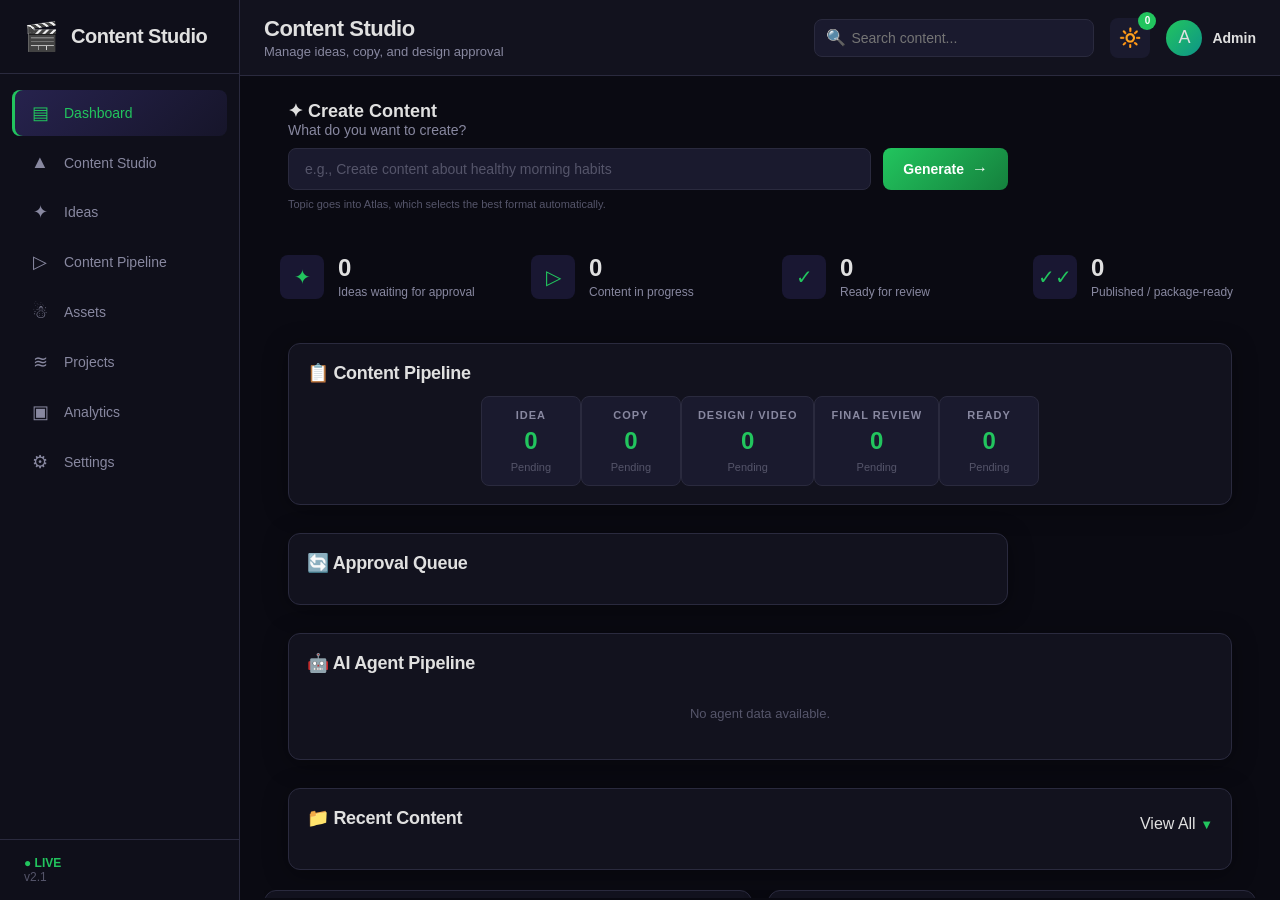
==== templates/index.html @ 02057598 "baseline: snapshot of Content Studio before audit fixes" ====
<!DOCTYPE html>
<html lang="en">
<head>
    <meta charset="UTF-8">
    <meta name="viewport" content="width=device-width, initial-scale=1.0">
    <title>Content Studio — Dashboard</title>
    <link rel="stylesheet" href="/static/style.css">
</head>
<body>
    <div class="app">
        <!-- LEFT SIDEBAR -->
        <aside class="sidebar">
            <div class="sidebar-brand">
                <div class="logo-icon">&#x1F3AC;</div>
                <span class="logo-text">Content Studio</span>
            </div>
            <nav class="sidebar-nav">
                <ul>
                    <li><a href="#" class="active" data-section="dashboard"><span class="nav-icon">&#x25A4;</span> Dashboard</a></li>
                    <li><a href="#" data-section="content-studio"><span class="nav-icon">&#x25B2;</span> Content Studio</a></li>
                    <li><a href="#" data-section="ideas"><span class="nav-icon">&#x2726;</span> Ideas</a></li>
                    <li><a href="#" data-section="pipeline"><span class="nav-icon">&#x25B7;</span> Content Pipeline</a></li>
                    <li><a href="#" data-section="assets"><span class="nav-icon">&#x2603;</span> Assets</a></li>
                    <li><a href="#" data-section="projects"><span class="nav-icon">&#x224B;</span> Projects</a></li>
                    <li><a href="#" data-section="analytics"><span class="nav-icon">&#x25A3;</span> Analytics</a></li>
                    <li><a href="#" data-section="settings"><span class="nav-icon">&#x2699;</span> Settings</a></li>
                </ul>
            </nav>
            <div class="sidebar-footer">
                <span class="pipeline-status">&#x25CF; LIVE</span>
                <span>v2.1</span>
            </div>
        </aside>

        <!-- MAIN CONTENT -->
        <main class="main">
            <!-- TOP HEADER -->
            <header class="main-header">
                <div class="header-left">
                    <h1 class="page-title">Content Studio</h1>
                    <p class="page-subtitle">Manage ideas, copy, and design approval</p>
                </div>
                <div class="header-right">
                    <div class="search-box">
                        <span class="search-icon">&#x1F50D;</span>
                        <input type="text" id="global-search" placeholder="Search content...">
                    </div>
                    <button class="icon-btn" id="notifications-btn">
                        &#x1F506;
                        <span class="badge" id="notif-badge">0</span>
                    </button>
                    <div class="user-area" id="user-menu">
                        <div class="user-avatar">A</div>
                        <span class="user-name">Admin</span>
                        <div class="user-menu-dropdown" style="display:none;">
                            <a href="#">Profile</a>
                            <a href="#">Settings</a>
                            <a href="#">Logout</a>
                        </div>
                    </div>
                </div>
            </header>

            <!-- MAIN GRID -->
            <div class="grid" style="flex:1; overflow-y:auto; padding:16px 24px;">

                <!-- CREATE CONTENT (TOP) -->
                <section class="create-card">
                    <h2 style="font-size:18px;">&#x2726; Create Content</h2>
                    <p class="subtitle">What do you want to create?</p>
                    <div class="create-input">
                        <input type="text" id="create-topic" placeholder="e.g., Create content about healthy morning habits">
                        <button class="btn-primary" id="create-btn">
                            Generate <span class="btn-icon">&#x2192;</span>
                        </button>
                    </div>
                    <p class="hint">Topic goes into Atlas, which selects the best format automatically.</p>
                </section>

                <!-- OVERVIEW STATS (TOP) -->
                <section class="grid grid-4" style="margin:8px 0;">
                    <div class="stat-card">
                        <div class="stat-icon">&#x2726;</div>
                        <div class="stat-info">
                            <span class="stat-value" id="stat-ideas">0</span>
                            <span class="stat-label">Ideas waiting for approval</span>
                        </div>
                    </div>
                    <div class="stat-card">
                        <div class="stat-icon">&#x25B7;</div>
                        <div class="stat-info">
                            <span class="stat-value" id="stat-in-progress">0</span>
                            <span class="stat-label">Content in progress</span>
                        </div>
                    </div>
                    <div class="stat-card">
                        <div class="stat-icon">&#x2713;</div>
                        <div class="stat-info">
                            <span class="stat-value" id="stat-ready">0</span>
                            <span class="stat-label">Ready for review</span>
                        </div>
                    </div>
                    <div class="stat-card">
                        <div class="stat-icon">&#x2713;&#x2713;</div>
                        <div class="stat-info">
                            <span class="stat-value" id="stat-published">0</span>
                            <span class="stat-label">Published / package-ready</span>
                        </div>
                    </div>
                </section>

                <!-- CONTENT PIPELINE (MIDDLE) -->
                <section class="card pipeline-card">
                    <h2>&#x1F4CB; Content Pipeline</h2>
                    <div class="pipeline" id="pipeline">
                        <div class="stage">
                            <span class="stage-name">Idea</span>
                            <div class="stage-count" id="pipe-idea">0</div>
                            <span class="stage-status" id="pipe-idea-status">Pending</span>
                        </div>
                        <div class="stage-arrow">&rarr;</div>
                        <div class="stage">
                            <span class="stage-name">Copy</span>
                            <div class="stage-count" id="pipe-copy">0</div>
                            <span class="stage-status" id="pipe-copy-status">Pending</span>
                        </div>
                        <div class="stage-arrow">&rarr;</div>
                        <div class="stage">
                            <span class="stage-name">Design / Video</span>
                            <div class="stage-count" id="pipe-design">0</div>
                            <span class="stage-status" id="pipe-design-status">Pending</span>
                        </div>
                        <div class="stage-arrow">&rarr;</div>
                        <div class="stage">
                            <span class="stage-name">Final Review</span>
                            <div class="stage-count" id="pipe-review">0</div>
                            <span class="stage-status" id="pipe-review-status">Pending</span>
                        </div>
                        <div class="stage-arrow">&rarr;</div>
                        <div class="stage">
                            <span class="stage-name">Ready</span>
                            <div class="stage-count" id="pipe-ready">0</div>
                            <span class="stage-status" id="pipe-ready-status">Pending</span>
                        </div>
                    </div>
                </section>

                <!-- APPROVAL QUEUE (MIDDLE) -->
                <section class="card approval-card">
                    <h2>&#x1F504; Approval Queue</h2>
                    <div class="approval-list" id="approval-list">
                        <!-- Dynamic items rendered by JS -->
                        <div class="empty" id="approval-empty" style="display:none;">No pending approvals.</div>
                    </div>
                </section>

                <!-- AI AGENT PIPELINE -->
                <section class="card">
                    <h2>🤖 AI Agent Pipeline</h2>
                    <div class="pipeline" id="agent-pipeline">
                        <div class="empty">No agent data available.</div>
                    </div>
                </section>

                <!-- RECENT CONTENT (NEXT) -->
                <section class="card">
                    <div style="display:flex;justify-content:space-between;align-items:center;margin-bottom:10px;">
                        <h2 style="font-size:18px;">&#x1F4C1; Recent Content</h2>
                        <span class="panel-toggle" id="recent-toggle">View All <span>&#x25BC;</span></span>
                    </div>
                    <div class="recent-grid" id="recent-content">
                        <!-- Recent content cards injected here by JS -->
                    </div>
                    <div class="panel-target" id="more-recent">
                        <!-- Additional content cards injected here by JS -->
                    </div>
                </section>

                <!-- ACTIVITY + VISUAL PREVIEW (SIDE / LOWER SECTION) -->
                <div style="display:grid;grid-template-columns:1fr 1fr;gap:16px;flex:1;overflow-y:auto;padding:0 0 8px 0;">
                    <!-- ACTIVITY -->
                    <section class="card activity-card" style="margin:0;">
                        <h2 style="font-size:16px;padding-bottom:10px;border-bottom:1px solid var(--border);display:inline-block;">&#x1F4C8; Activity</h2>
                        <div class="activity-list" id="activity-list">
                            <!-- Activity entries injected here by JS -->
                        </div>
                    </section>

                    <!-- VISUAL PREVIEW -->
                    <section class="card preview-card" style="margin:0;">
                        <h2 style="font-size:16px;padding-bottom:10px;border-bottom:1px solid var(--border);display:inline-block;">&#x1F3AE; Visual Preview</h2>
                        <div class="preview-grid" id="preview-grid">
                            <!-- Preview items injected here by JS -->
                        </div>
                    </section>
                </div>

            </div><!-- /grid -->
        </main>
    </div>

    <script>
        // ---- STATE MANAGEMENT ----
        let recentCache = [];
        let maxVisible = 4;
        let moreVisible = 4;

        // Escape HTML to prevent XSS and template injection
        function escapeHtml(text) {
            const div = document.createElement('div');
            div.textContent = text == null ? '' : String(text);
            return div.innerHTML;
        }

        // ---- RENDER RECENT CONTENT ----
        function renderRecentContent(items, containerId) {
            const container = document.getElementById(containerId);
            if (!items || items.length === 0) {
                container.innerHTML = '<div class="empty">No content yet. Generate something or check the pipeline.</div>';
                return;
            }

            const visible = items.slice(0, maxVisible);
            const remaining = items.length - maxVisible;

            let html = '';
            for (const item of visible) {
                html += renderContentCard(item);
            }
            container.innerHTML = html;

            if (remaining > 0) {
                document.getElementById('recent-toggle').style.display = 'block';
            } else {
                document.getElementById('recent-toggle').style.display = 'none';
            }
        }

        function renderContentCard(item) {
            const topic = item.topic || item.title || 'Untitled';
            const format = item.format || (item.structured_idea ? item.structured_idea.format : 'UNKNOWN');
            const stage = item.stage || 'AWAITING_APPROVAL';
            const status = item.status || 'pending_approval';
            const thumb = item.thumbnail || (item.slide_paths ? item.slide_paths[0] : null);
            const designUrl = item.design || (item.structured_idea ? item.structured_idea.design : null);
            const designFile = item.design_file || (item.structured_idea ? item.structured_idea.design_file : null);

            let thumbHtml = '';
            if (thumb) {
                const safeUrl = thumb.includes('://') ? thumb : '/api/asset/' + thumb;
                thumbHtml = '<div class="content-thumb"><img src="' + safeUrl + '" alt="Preview"></div>';
            }

            let formatClass = 'format-carousel';
            const formatMap = {
                'CAROUSEL': 'format-carousel',
                'SINGLE_IMAGE': 'format-single-image',
                'REEL': 'format-reel',
                'INFOGRAPHIC': 'format-infographic',
                'TEXT_POST': 'format-text-post',
                'MEME': 'format-meme',
                'STORY_POLL': 'format-story-poll'
            };
            const fmt = format.toUpperCase().replace(/_/g, ' ');
            if (formatMap[fmt]) formatClass = formatMap[fmt];

            let statusClass = 'status-pending_approval';
            const statusMap = {
                'published_local': 'status-published_local',
                'pending_approval': 'status-pending_approval',
                'rejected': 'status-rejected'
            };
            if (statusMap[status]) statusClass = statusMap[status];

            const actions = '<div class="content-actions"><button class="btn-sm" onclick="viewItem(' + item.id + ')">View / Review</button></div>';

            const stageLabel = stage === 'AWAITING_APPROVAL' ? 'Awaiting Approval' :
                               stage === 'IN_PROGRESS' ? 'In Progress' :
                               stage === 'READY_FOR_REVIEW' ? 'Ready for Review' :
                               stage === 'PUBLISHED' ? 'Published' : stage;

            return '<div class="content-card">' +
                '<div class="content-header">' +
                    '<span class="format-badge ' + formatClass + '">' + fmt + '</span>' +
                    '<span class="status-badge ' + statusClass + '">' + stageLabel + '</span>' +
                '</div>' +
                thumbHtml +
                '<div class="content-body">' +
                    '<div class="content-topic">' + escapeHtml(topic) + '</div>' +
                    '<div class="content-stage">Stage: ' + stageLabel + '</div>' +
                '</div>' +
                actions +
            '</div>';
        }

        // ---- RENDER ACTIVITY ----
        function renderActivity(items) {
            const container = document.getElementById('activity-list');
            if (!items || items.length === 0) {
                container.innerHTML = '<div class="empty">No recent activity.</div>';
                return;
            }

            const visible = items.slice(0, 8);
            let html = '';
            for (const act of visible) {
                const time = act.timestamp ? new Date(act.timestamp).toLocaleString() : 'Just now';
                html += '<div class="activity-item"><span class="activity-time">' + time + '</span><span class="activity-text">' + escapeHtml(act.text) + '</span></div>';
            }
            container.innerHTML = html;
        }

        // ---- RENDER APPROVAL QUEUE ----
        // Build the review queue from real pending items.
        function renderApproval(pendingItems) {
            const container = document.getElementById('approval-list');
            const empty = document.getElementById('approval-empty');
            if (!pendingItems || pendingItems.length === 0) {
                container.innerHTML = '<div class="empty">No pending approvals.</div>';
                empty.style.display = 'block';
                return;
            }
            empty.style.display = 'none';

            const itemsHtml = [];
            for (const item of pendingItems) {
                const id = item.id;
                const stage = item.stage || 'idea';
                const topic = item.topic || 'Untitled';
                const format = item.format || 'CAROUSEL';
                const status = item.status || 'pending_approval';
                const selected = item.selected_idea || (item.ideas && item.ideas.length ? item.ideas[0]?.title : null);
                const ideas = item.ideas || [];
                const copy = item.copy || (item.structured_idea ? item.structured_idea.copy : null);
                const design = item.design || (item.structured_idea ? item.structured_idea.design : null);

                const stageLabel = stage === 'idea' ? 'Idea' :
                                   stage === 'idea_review' ? 'Idea Review' :
                                   stage === 'copy' ? 'Copy' :
                                   stage === 'design' ? 'Design' :
                                   stage === 'publish' ? 'Final Review' :
                                   stage === 'done' ? 'Ready' : stage;

                // Approval badge for the current stage
                let badge = '';
                if (stage === 'idea' || stage === 'idea_review') {
                    badge = '<span class="approval-badge approval-badge-idea">1 idea</span>';
                } else if (stage === 'copy') {
                    badge = '<span class="approval-badge approval-badge-copy">1 copy</span>';
                } else if (stage === 'design') {
                    badge = '<span class="approval-badge approval-badge-design">1 design</span>';
                } else {
                    badge = '<span class="approval-badge">Ready</span>';
                }

                // Human action buttons
                const actions = '<div class="approval-actions">' +
                    '<button class="btn-sm approve-btn" data-action="approve_' + stage + '" data-item-id="' + id + '">Approve</button>' +
                    '<button class="btn-sm reject-btn" data-action="reject" data-item-id="' + id + '">Reject</button>' +
                '</div>';

                // Preview / context for the current stage
                let preview = '';
                if (stage === 'idea' || stage === 'idea_review') {
                    const ideaList = ideas.map((ie, idx) =>
                        '<div class="preview-stage-row">' +
                        '<span class="idea-radio"><input type="radio" name="select-idea-' + id + '" value="' + escapeHtml(ie.title) + '"></span>' +
                        '<span class="idea-title">' + escapeHtml(ie.title) + '</span>' +
                        '<span class="idea-format">' + (formatMap[escapeHtml(ie.format) || 'CAROUSEL'].replace(/_/g, ' ') || 'CAROUSEL') + '</span>' +
                        '</div>'
                    ).join('');
                    preview = '<div class="preview-stage">' +
                        (ideas.length ? ideaList : '<div class="empty">No ideas generated.</div>') +
                        '</div>';
                } else if (stage === 'copy') {
                    if (copy && typeof copy === 'object') {
                        const slides = copy.slides || [];
                        preview = '<div class="preview-stage">' +
                            '<div class="preview-stage-row"><span class="idea-format">' + format + '</span></div>' +
                            (slides.length ? slides.map((s, i) => '<div class="preview-stage-row">' + escapeHtml(String(s).slice(0, 60)) + '</div>').join('') : '<div class="empty">No copy.</div>') +
                            '</div>';
                    } else if (typeof copy === 'string') {
                        preview = '<div class="preview-stage"><div class="preview-stage-row">' + escapeHtml(copy.slice(0, 80)) + '</div></div>';
                    } else {
                        preview = '<div class="preview-stage"><div class="empty">No copy.</div></div>';
                    }
                } else if (stage === 'design') {
                    let slides = [];
                    let count = 0;
                    if (design && typeof design === 'object') {
                        if (design.slides) { slides.push(...design.slides); count = design.slides.length; }
                        else { slides.push(design); count = 1; }
                    } else if (typeof design === 'string') {
                        slides.push(design); count = 1;
                    }
                    preview = '<div class="preview-stage">' +
                        '<div class="preview-stage-row"><span class="idea-format">Design ' + count + '</span></div>' +
                        (slides.length ? slides.map((s, i) => '<div class="preview-stage-row">' + escapeHtml(String(s).slice(0, 60)) + '</div>').join('') : '<div class="empty">No design.</div>') +
                        '</div>';
                } else if (stage === 'publish') {
                    preview = '<div class="preview-stage"><div class="empty">Ready for final publish approval.</div></div>';
                } else if (stage === 'done') {
                    preview = '<div class="preview-stage"><div class="empty">Published.</div></div>';
                }

                itemsHtml.push('<div class="approval-item">' +
                    '<div class="approval-head">' +
                    badge +
                    '<span class="approval-topic">' + escapeHtml(topic) + '</span>' +
                    '</div>' +
                    '<div class="approval-stage-row">' +
                    '<span class="approval-stage">' + stageLabel + '</span>' +
                    '</div>' +
                    '<div class="approval-preview">' + preview + '</div>' +
                    actions +
                    '</div>');
            }
            container.innerHTML = itemsHtml.join('');
        }

        // ---- RENDER VISUAL PREVIEW ----
        function renderPreview(items) {
            const container = document.getElementById('preview-grid');
            if (!items || items.length === 0) {
                container.innerHTML = '<div class="empty">No preview available yet.</div>';
                return;
            }

            const visible = items.slice(0, 3);
            let html = '';
            for (const p of visible) {
                const topic = p.topic || 'Untitled';
                const img = p.img || (p.structured_idea ? p.structured_idea.img : null);
                const carousel = p.carousel || (p.structured_idea ? p.structured_idea.carousel : null);

                let imgHtml = '';
                if (img && img.includes('://')) {
                    imgHtml = '<img src="' + img + '" alt="Preview">';
                } else if (img) {
                    imgHtml = '<img src="/api/asset/' + encodeURIComponent(img) + '" alt="Preview">';
                } else if (carousel && carousel.length > 0) {
                    let slides = '';
                    for (const s of carousel.slice(0, 4)) {
                        if (s.includes('://')) {
                            slides += '<img class="preview-slide" src="' + s + '">';
                        } else {
                            slides += '<img class="preview-slide" src="/api/asset/' + encodeURIComponent(s) + '">';
                        }
                    }
                    imgHtml = '<div class="preview-carousel">' + slides + '</div>';
                } else {
                    imgHtml = '<div class="empty">No preview available</div>';
                }

                html += '<div class="preview-item">' +
                    '<div class="preview-header">' +
                        '<span class="preview-topic">' + escapeHtml(topic) + '</span>' +
                        '<span class="format-badge format-carousel">Preview</span>' +
                    '</div>' +
                    '<div class="preview-content">' + imgHtml + '</div>' +
                '</div>';
            }
            container.innerHTML = html;
        }

        // ---- UPDATE COUNTS ----
        function updateCounts(state) {
            const items = state.items || [];

            // Overview counts
            const ideasWaiting = items.filter(x => x.status === 'pending_approval' && (x.stage === 'idea' || x.stage === 'idea_review')).length;
            const inProgress = items.filter(x => x.status !== 'published_local' && x.status !== 'rejected' && x.stage !== 'done').length;
            const readyForReview = items.filter(x => x.stage === 'publish' && x.status !== 'rejected').length;
            const published = items.filter(x => x.status === 'published_local' || x.stage === 'done').length;

            document.getElementById('stat-ideas').textContent = ideasWaiting;
            document.getElementById('stat-in-progress').textContent = inProgress;
            document.getElementById('stat-ready').textContent = readyForReview;
            document.getElementById('stat-published').textContent = published;

            // Pipeline counts (by stage)
            const byStage = {};
            items.forEach(x => { byStage[x.stage] = (byStage[x.stage] || 0) + 1; });
            document.getElementById('pipe-idea').textContent = byStage.idea || 0;
            document.getElementById('pipe-copy').textContent = byStage.copy || 0;
            document.getElementById('pipe-design').textContent = byStage.design || 0;
            document.getElementById('pipe-review').textContent = byStage.publish || 0;
            document.getElementById('pipe-ready').textContent = byStage.done || 0;

            // Notifications (approval queue)
            const notif = state.items.filter(x => x.status === 'pending_approval' && x.stage !== 'idea' && x.stage !== 'done').length;
            document.getElementById('notif-badge').textContent = notif;
        }

        // ---- LOAD STATE ----
        async function loadState() {
            try {
                const res = await fetch('/api/state');
                const state = await res.json();

                renderRecentContent(state.items || [], 'recent-content');
                renderRecentContent(state.items || [], 'more-recent');

                const allItems = state.items || [];
                const activity = state.activity || [];
                renderActivity(activity);

                const previewItems = allItems.filter(i => i.design || (i.structured_idea && (i.structured_idea.img || i.structured_idea.carousel)));
                renderPreview(previewItems);

                updateCounts(state);

                // Render the AI agent pipeline with real derived data
                renderAgentPipeline(state.items, state.activity);

                // Render approval items dynamically
                const approvalList = document.getElementById('approval-list');
                renderApproval(state.items.filter(x => x.status === 'pending_approval'));
            } catch (err) {
                console.error('Failed to load state:', err);
            }
        }

        // ---- NAVIGATION ----
        document.querySelectorAll('.sidebar-nav a').forEach(a => {
            a.addEventListener('click', function(e) {
                e.preventDefault();
                document.querySelectorAll('.sidebar-nav a').forEach(x => x.classList.remove('active'));
                this.classList.add('active');
                const section = this.dataset.section;
                if (section === 'dashboard') {
                    window.scrollTo({ top: 0, behavior: 'smooth' });
                } else {
                    alert('Navigating to: ' + section + ' (not yet implemented)');
                }
            });
        });

        // ---- RECENT CONTENT EXPANSION ----
        document.getElementById('recent-toggle').addEventListener('click', function() {
            const target = document.getElementById('more-recent');
            target.classList.toggle('open');
            const span = this.querySelector('span');
            span.textContent = target.classList.contains('open') ? '&#x25B4; Hide' : 'View All &#x25BC;';
        });

        // ---- GENERATE CONTENT ----
        document.getElementById('create-btn').addEventListener('click', function() {
            const topic = document.getElementById('create-topic').value.trim();
            if (!topic) return;

            fetch('/api/idea', {
                method: 'POST',
                headers: { 'Content-Type': 'application/json' },
                body: JSON.stringify({ topic: topic })
            })
            .then(res => {
                if (res.ok) {
                    document.getElementById('create-topic').value = '';
                    loadState();
                    alert('Idea generated! It is now awaiting approval.');
                } else {
                    alert('Failed to generate idea.');
                }
            })
            .catch(err => console.error('Error:', err));
        });

        // ---- VIEW ITEM ----
        window.viewItem = function(id) {
            fetch('/api/item/' + id)
                .then(res => {
                    if (res.ok) {
                        return res.json();
                    }
                    return Promise.reject(new Error('Item not found'));
                })
                .then(item => {
                    const stage = item.stage || 'Unknown';
                    const status = item.status || 'Unknown';
                    alert('Item ' + id + ':\n\nTopic: ' + (item.topic || 'Unknown') + '\nStage: ' + stage + '\nStatus: ' + status);
                })
                .catch(err => {
                    alert('Error: ' + err.message);
                    console.error('Error:', err);
                });
        };

        // ---- APPROVE BUTTONS ----
        document.querySelectorAll('.approve-btn').forEach(btn => {
            btn.addEventListener('click', function() {
                const action = this.dataset.action;
                const itemId = this.dataset.itemId;
                const btn = this;
                btn.disabled = true;
                btn.textContent = 'Processing...';
                fetch('/api/action/' + itemId, {
                    method: 'POST',
                    headers: { 'Content-Type': 'application/json' },
                    body: JSON.stringify({ action: action })
                })
                .then(res => {
                    if (res.ok) {
                        loadState();
                        alert('Approved: ' + action);
                    } else {
                        alert('Failed to approve: ' + action);
                    }
                })
                .catch(err => console.error('Error:', err))
                .finally(() => {
                    btn.disabled = false;
                    btn.textContent = 'Review';
                });
            });
        });

        // ---- NOTIFICATION BUTTON ----
        const notifBadge = document.getElementById('notif-badge');
        notifBadge.textContent = '0';

        document.getElementById('notifications-btn').addEventListener('click', function() {
            const items = state.items || [];
            const pending = items.filter(x => x.status === 'pending_approval' && x.stage !== 'idea' && x.stage !== 'done').length;
            const count = pending > 0 ? pending : 0;
            notifBadge.textContent = count > 0 ? count : '0';
            alert('Notifications: ' + count + ' pending approval(s)');
        });

        // ---- USER AREA ----
        const userArea = document.getElementById('user-menu');
        const dropdown = userArea.querySelector('.user-menu-dropdown');

        userArea.addEventListener('click', function(e) {
            const isDropdown = e.target.closest('a');
            if (isDropdown) {
                e.preventDefault();
                const action = e.target.textContent.trim();
                alert('Action: ' + action);
                dropdown.style.display = 'none';
            } else {
                dropdown.style.display = dropdown.style.display === 'none' ? 'flex' : 'none';
            }
        });

        // Close dropdown when clicking outside
        document.addEventListener('click', function(e) {
            if (!userArea.contains(e.target)) {
                dropdown.style.display = 'none';
            }
        });

        // ---- AI AGENT PIPELINE (ATLAS -> VERA -> KITE -> ORIN) ----
        // Real data derived from state.items + state.activity only.
        // No fake agents object; status is "Idle / No active item" when unknown.
        function renderAgentPipeline(items, activity) {
            const container = document.getElementById('agent-pipeline');
            if (!items || items.length === 0) {
                container.innerHTML = '<div class="empty">No content yet.</div>';
                return;
            }

            // --- Derive per-agent data from real state ---
            const itemsArray = items || [];

            // ATLAS: last Atlas activity + ideas waiting for approval
            const atlasActivity = activity || [];
            const lastAtlas = atlasActivity.find(a => a.message && a.message.includes('Atlas generated')) || 
                              atlasActivity.find(a => a.message && a.message.includes('Atlas created'));
            const ideasWaiting = itemsArray.filter(i => i.status === 'pending_approval' && (i.stage === 'idea' || i.stage === 'idea_review')).length;
            const lastAtlasItem = itemsArray.find(i => i.stage === 'idea_review' || i.stage === 'idea') || null;

            // VERA: items where copy was generated + copy approvals waiting
            const veraGenerated = itemsArray.filter(i => i.copy && i.format === 'CAROUSEL').length;
            const copyWaiting = itemsArray.filter(i => i.status === 'pending_approval' && i.stage === 'copy').length;
            const veraLastAction = activity.find(a => a.message && a.message.includes('Vera generated')) || null;
            const veraLastItem = itemsArray.find(i => i.copy && (i.stage === 'copy' || i.stage === 'design')) || null;

            // KITE: items with design/render activity + design approvals waiting
            const kiteActivity = activity.filter(a => a.message && a.message.toLowerCase().includes('kite'));
            const kiteLastAction = kiteActivity.slice(-1)[0] || null;
            const designWaiting = itemsArray.filter(i => i.status === 'pending_approval' && i.stage === 'design').length;
            const kiteLastItem = itemsArray.find(i => i.design && (i.stage === 'design')) || null;

            // ORIN: package-ready items (published_local)
            const orinPublished = itemsArray.filter(i => i.status === 'published_local' || i.stage === 'done').length;
            const orinApproval = itemsArray.filter(i => i.status === 'pending_approval' && i.stage === 'publish' || i.stage === 'done').length;
            const orinLastAction = activity.find(a => a.message && a.message.includes('saved as local publish package')) || null;
            const orinLastItem = itemsArray.find(i => i.status === 'published_local' || i.stage === 'done') || null;

            // Build each agent row
            const agentItems = [
                {
                    name: 'ATLAS',
                    status: lastAtlasItem ? 'Ready' : 'Idle / No active item',
                    lastAction: lastAtlas ? lastAtlas.message.split('Atlas')[1]?.trim() : 'No Atlas activity',
                    itemId: lastAtlasItem ? `Item ${lastAtlasItem.id}` : '—',
                    todoCount: ideasWaiting
                },
                {
                    name: 'VERA',
                    status: veraGenerated > 0 ? 'Active' : 'Idle / No active item',
                    lastAction: veraLastAction ? veraLastAction.message.split('Vera')[1]?.trim() : 'No Vera activity',
                    itemId: veraLastItem ? `Item ${veraLastItem.id}` : '—',
                    todoCount: copyWaiting
                },
                {
                    name: 'KITE',
                    status: kiteActivity.length > 0 ? 'Active' : 'Idle / No active item',
                    lastAction: kiteLastAction ? kiteLastAction.message : 'No Kite activity',
                    itemId: kiteLastItem ? `Item ${kiteLastItem.id}` : '—',
                    todoCount: designWaiting
                },
                {
                    name: 'ORIN',
                    status: orinPublished > 0 ? 'Ready' : 'Idle / No active item',
                    lastAction: orinLastAction ? orinLastAction.message : 'No ORIN activity',
                    itemId: orinLastItem ? `Item ${orinLastItem.id}` : '—',
                    todoCount: orinApproval
                }
            ];

            let html = '';
            for (const agent of agentItems) {
                html += '<div class="agent-item">' +
                    '<div class="agent-head">' +
                        '<span class="agent-name">' + agent.name + '</span>' +
                        '<span class="agent-status ' + (agent.status === 'Idle / No active item' ? 'status-pending' : 'status-ready') + '">' + agent.status + '</span>' +
                    '</div>' +
                    '<div class="agent-detail">' +
                        '<span class="agent-field">Last: <strong>' + escapeHtml(agent.lastAction) + '</strong></span>' +
                        '<span class="agent-field">Item: <strong>' + agent.itemId + '</strong></span>' +
                        '<span class="agent-field">Todo: <strong>' + agent.todoCount + '</strong></span>' +
                    '</div>' +
                '</div>';
            }
            container.innerHTML = html;
        }

        // ---- SEARCH ----
        document.getElementById('global-search').addEventListener('keyup', function() {
            const q = this.value.toLowerCase();
            const items = state.items || [];
            const filtered = items.filter(item =>
                item.topic.toLowerCase().includes(q) ||
                (item.ideas && item.ideas.some(idea => idea.title && idea.title.toLowerCase().includes(q)))
            );
            // Scroll to top and show filtered count
            window.scrollTo({ top: 0, behavior: 'smooth' });
            console.log('Search results for "' + q + '": ' + filtered.length + ' items');
        });

        // ---- INIT ----
        loadState();
    </script>
</body>
</html>
---- static/style.css ----
/* ============================================================
   Content Studio — Creator Dashboard
   Dark modern SaaS interface
   ============================================================ */

:root {
    --bg: #0a0a12;
    --bg-card: #12121e;
    --bg-card-hover: #1a1a2e;
    --bg-sidebar: #0f0f1a;
    --accent: #22c55e;
    --accent-glow: rgba(34, 197, 94, 0.25);
    --accent-2: #0d9488;
    --accent-3: #be123c;
    --text: #e0e0e0;
    --text-muted: #8888a0;
    --text-dim: #55556a;
    --border: #2a2a3e;
    --border-light: #3a3a4e;
    --success: #22c55e;
    --warning: #f1c40f;
    --danger: #e74c3c;
    --info: #2563eb;
    --radius: 12px;
    --radius-sm: 8px;
    --shadow: 0 4px 24px rgba(0, 0, 0, 0.35);
    --font: 'Inter', -apple-system, BlinkMacSystemFont, 'Segoe UI', Roboto, sans-serif;
}

* {
    box-sizing: border-box;
    margin: 0;
    padding: 0;
}

html, body {
    height: 100%;
    font-family: var(--font);
    background: var(--bg);
    color: var(--text);
    overflow: hidden;
}

/* ============================================================
   LAYOUT
   ============================================================ */

.app {
    display: flex;
    height: 100vh;
    overflow: hidden;
}

/* ----- SIDEBAR ----- */
.sidebar {
    width: 240px;
    background: var(--bg-sidebar);
    border-right: 1px solid var(--border);
    display: flex;
    flex-direction: column;
    flex-shrink: 0;
}

.sidebar-brand {
    padding: 20px 24px;
    display: flex;
    align-items: center;
    gap: 12px;
    border-bottom: 1px solid var(--border);
}

.logo-icon {
    font-size: 28px;
    display: flex;
    align-items: center;
    justify-content: center;
}

.logo-text {
    font-size: 20px;
    font-weight: 700;
    letter-spacing: -0.5px;
}

.sidebar-nav {
    flex: 1;
    padding: 16px 12px;
    overflow-y: auto;
}

.sidebar-nav ul {
    list-style: none;
    display: flex;
    flex-direction: column;
    gap: 4px;
}

.sidebar-nav a {
    display: flex;
    align-items: center;
    gap: 12px;
    padding: 12px 16px;
    border-radius: var(--radius-sm);
    color: var(--text-muted);
    text-decoration: none;
    font-size: 14px;
    font-weight: 500;
    transition: all 0.2s;
}

.sidebar-nav a:hover {
    background: rgba(108, 92, 231, 0.12);
    color: var(--text);
}

.sidebar-nav a.active {
    background: linear-gradient(135deg, rgba(108, 92, 231, 0.25), rgba(108, 92, 231, 0.08));
    color: var(--accent);
    box-shadow: inset 3px 0 0 var(--accent);
}

.nav-icon {
    font-size: 18px;
    width: 24px;
    text-align: center;
}

.sidebar-footer {
    padding: 16px 24px;
    border-top: 1px solid var(--border);
    font-size: 12px;
    color: var(--text-dim);
}

.sidebar-footer .pipeline-status {
    display: block;
    font-weight: 600;
    color: var(--accent);
}

/* ----- MAIN ----- */
.main {
    flex: 1;
    display: flex;
    flex-direction: column;
    overflow: hidden;
    min-width: 0;
}

/* ------ TOP HEADER ------ */
.main-header {
    display: flex;
    align-items: center;
    justify-content: space-between;
    padding: 16px 24px;
    border-bottom: 1px solid var(--border);
    background: var(--bg-card);
    flex-shrink: 0;
}

.header-left {
    display: flex;
    flex-direction: column;
    gap: 2px;
}

.page-title {
    font-size: 22px;
    font-weight: 700;
    letter-spacing: -0.5px;
}

.page-subtitle {
    font-size: 13px;
    color: var(--text-muted);
}

.header-right {
    display: flex;
    align-items: center;
    gap: 16px;
}

.search-box {
    position: relative;
    display: flex;
    align-items: center;
}

.search-icon {
    position: absolute;
    left: 12px;
    font-size: 16px;
    color: var(--text-dim);
}

.search-box input {
    width: 280px;
    padding: 10px 16px 10px 36px;
    background: var(--bg-card-hover);
    border: 1px solid var(--border);
    border-radius: var(--radius-sm);
    color: var(--text);
    font-size: 14px;
    outline: none;
    transition: border-color 0.2s;
}

.search-box input:focus {
    border-color: var(--accent);
    box-shadow: 0 0 0 3px var(--accent-glow);
}

.header-actions {
    display: flex;
    align-items: center;
    gap: 12px;
}

.icon-btn {
    position: relative;
    width: 40px;
    height: 40px;
    border-radius: var(--radius-sm);
    border: none;
    background: var(--bg-card-hover);
    color: var(--text);
    cursor: pointer;
    font-size: 18px;
    display: flex;
    align-items: center;
    justify-content: center;
    transition: background 0.2s;
}

.icon-btn:hover {
    background: var(--bg-card);
}

.icon-btn .badge {
    position: absolute;
    top: -6px;
    right: -6px;
    width: 18px;
    height: 18px;
    background: var(--accent);
    color: #fff;
    border-radius: 50%;
    font-size: 10px;
    font-weight: 700;
    display: flex;
    align-items: center;
    justify-content: center;
}

.user-area {
    display: flex;
    align-items: center;
    gap: 10px;
    position: relative;
}

.user-menu-dropdown {
    display: flex;
    flex-direction: column;
    gap: 4px;
    position: absolute;
    top: 100%;
    right: 0;
    background: var(--bg-card);
    border: 1px solid var(--border);
    border-radius: var(--radius-sm);
    padding: 8px 0;
    min-width: 140px;
    box-shadow: var(--shadow);
    z-index: 100;
}

.user-menu-dropdown a {
    display: block;
    padding: 8px 16px;
    color: var(--text);
    text-decoration: none;
    font-size: 13px;
    transition: background 0.2s;
}

.user-menu-dropdown a:hover {
    background: var(--bg-card-hover);
}

.user-avatar {
    width: 36px;
    height: 36px;
    border-radius: 50%;
    background: linear-gradient(135deg, var(--accent), var(--accent-2));
    display: flex;
    align-items: center;
    justify-content: center;
    font-size: 18px;
}

.user-name {
    font-size: 14px;
    font-weight: 600;
}

/* ============================================================
   CARDS & GRID
   ============================================================ */

.card {
    background: var(--bg-card);
    border: 1px solid var(--border);
    border-radius: var(--radius);
    padding: 18px;
    margin: 8px 24px 8px 24px;
    box-shadow: var(--shadow);
    transition: border-color 0.2s, box-shadow 0.2s;
}

.card:hover {
    border-color: var(--border-light);
    box-shadow: 0 8px 32px rgba(0, 0, 0, 0.4);
}

.card h2, .card h3 {
    font-size: 16px;
    font-weight: 600;
    margin-bottom: 12px;
    letter-spacing: -0.3px;
}

.card h2 {
    font-size: 18px;
    color: var(--text);
}

.card h3 {
    font-size: 14px;
    color: var(--text);
}

/* Grid */
.grid {
    display: grid;
    gap: 12px;
}

.grid-4 {
    grid-template-columns: repeat(4, 1fr);
}

/* ============================================================
   CREATE CONTENT
   ============================================================ */

.create-card {
    max-width: 720px;
    margin: 8px 24px;
}

.create-card .subtitle {
    color: var(--text-muted);
    font-size: 14px;
    margin-bottom: 10px;
}

.create-input {
    display: flex;
    gap: 12px;
}

.create-input input {
    flex: 1;
    padding: 12px 16px;
    background: var(--bg-card-hover);
    border: 1px solid var(--border);
    border-radius: var(--radius-sm);
    color: var(--text);
    font-size: 14px;
    font-family: var(--font);
    outline: none;
    transition: border-color 0.2s;
}

.create-input input:focus {
    border-color: var(--accent);
    box-shadow: 0 0 0 3px var(--accent-glow);
}

.create-input input::placeholder {
    color: var(--text-dim);
}

.btn-primary {
    display: flex;
    align-items: center;
    gap: 8px;
    padding: 12px 20px;
    background: linear-gradient(135deg, var(--accent), #15803d);
    color: #fff;
    border: none;
    border-radius: var(--radius-sm);
    font-size: 14px;
    font-weight: 600;
    font-family: var(--font);
    cursor: pointer;
    transition: box-shadow 0.2s, transform 0.1s;
}

.btn-primary:hover {
    box-shadow: 0 4px 16px rgba(108, 92, 231, 0.4);
}

.btn-primary:active {
    transform: scale(0.98);
}

.btn-icon {
    font-size: 16px;
}

.hint {
    font-size: 11px;
    color: var(--text-dim);
    margin-top: 8px;
}

/* ============================================================
   STAT CARDS
   ============================================================ */

.stat-card {
    display: flex;
    align-items: center;
    gap: 14px;
    padding: 16px;
    text-align: left;
}

.stat-icon {
    width: 44px;
    height: 44px;
    border-radius: var(--radius-sm);
    display: flex;
    align-items: center;
    justify-content: center;
    font-size: 20px;
    background: rgba(108, 92, 231, 0.15);
    color: var(--accent);
}

.stat-info {
    display: flex;
    flex-direction: column;
    gap: 3px;
}

.stat-value {
    font-size: 24px;
    font-weight: 700;
    letter-spacing: -0.5px;
}

.stat-label {
    font-size: 12px;
    color: var(--text-muted);
}

/* ============================================================
   CONTENT PIPELINE
   ============================================================ */

.pipeline-card {
    max-width: 1000px;
}

.pipeline {
    display: flex;
    align-items: center;
    justify-content: center;
    gap: 0;
    flex-wrap: wrap;
}

.stage {
    display: flex;
    flex-direction: column;
    align-items: center;
    gap: 6px;
    padding: 12px 16px;
    background: var(--bg-card-hover);
    border: 1px solid var(--border);
    border-radius: var(--radius-sm);
    min-width: 100px;
    position: relative;
}

.stage-name {
    font-size: 11px;
    font-weight: 600;
    text-transform: uppercase;
    letter-spacing: 1px;
    color: var(--text-muted);
}

.stage-count {
    font-size: 24px;
    font-weight: 700;
    color: var(--accent);
}

.stage-status {
        font-size: 11px;
    color: var(--text-dim);
    text-transform: capitalize;ize;
}

.stage-arrow {
    font-size: 20px;
    color: var(--text-dim);
    position: absolute;
    right: -20px;
    top: 50%;
    transform: translateY(-50%);
    font-weight: 300;
}

.stage:last-child .stage-arrow {
    display: none;
}

/* ============================================================
   RECENT CONTENT CARDS (compact)
   ============================================================ */

.recent-grid {
    display: grid;
    grid-template-columns: repeat(2, 1fr);
    gap: 14px;
}

.content-card {
    display: flex;
    flex-direction: column;
    background: var(--bg-card-hover);
    border: 1px solid var(--border);
    border-radius: var(--radius);
    overflow: hidden;
    transition: border-color 0.2s, box-shadow 0.2s;
}

.content-card:hover {
    border-color: var(--border-light);
    box-shadow: 0 4px 16px rgba(0, 0, 0, 0.3);
}

.content-header {
    display: flex;
    align-items: center;
    justify-content: space-between;
    gap: 10px;
    padding: 10px 12px;
    background: rgba(108, 92, 231, 0.08);
    border-bottom: 1px solid var(--border);
}

.content-header .status-badge {
    font-size: 11px;
    font-weight: 600;
    text-transform: uppercase;
    letter-spacing: 0.5px;
    padding: 3px 8px;
    border-radius: 20px;
}

.status-published_local {
    background: rgba(46, 204, 113, 0.15);
    color: var(--success);
}

.status-pending_approval {
    background: rgba(241, 196, 15, 0.15);
    color: var(--warning);
}

.status-rejected {
    background: rgba(231, 76, 60, 0.15);
    color: var(--danger);
}

.format-badge {
    display: inline-block;
    font-size: 11px;
    font-weight: 600;
    text-transform: uppercase;
    letter-spacing: 0.5px;
    padding: 3px 8px;
    border-radius: 20px;
    color: #fff;
}

.format-carousel {
    background: linear-gradient(135deg, #22c55e, #15803d);
}

.format-single-image {
    background: linear-gradient(135deg, #0d9488, #00b8d4);
}

.format-reel {
    background: linear-gradient(135deg, #be123c, #e84393);
}

.format-infographic {
    background: linear-gradient(135deg, #f59e0b, #f97316);
}

.format-text-post {
    background: linear-gradient(135deg, #3498db, #2196f3);
}

.format-meme {
    background: linear-gradient(135deg, #8b5cf6, #15803d);
    animation: pulse 2s ease-in-out infinite;
}

.format-story-poll {
    background: linear-gradient(135deg, #06b6d4, #22d3ee);
}

@keyframes pulse {
    0%, 100% { opacity: 1; }
    50% { opacity: 0.7; }
}

.content-body {
    padding: 10px 12px;
    flex: 1;
    display: flex;
    flex-direction: column;
    gap: 6px;
}

.content-topic {
    font-size: 13px;
    font-weight: 600;
    line-height: 1.3;
}

.content-stage {
    font-size: 11px;
    color: var(--text-muted);
}

.content-thumb {
    width: 100%;
    height: 110px;
    border-radius: var(--radius-sm);
    overflow: hidden;
    background: var(--bg);
    display: flex;
    align-items: center;
    justify-content: center;
    margin-top: 3px;
}

.content-thumb img {
    width: 100%;
    height: 100%;
    object-fit: cover;
}

.content-actions {
    margin-top: 8px;
    padding-top: 6px;
    border-top: 1px solid var(--border);
    display: flex;
    justify-content: flex-end;
}

/* ============================================================
   RECENT CONTENT — EXPANSION
   ============================================================ */

.panel-toggle {
    cursor: pointer;
    user-select: none;
}

.panel-toggle span {
    color: var(--accent);
    font-weight: 600;
    font-size: 13px;
}

.panel-target {
    display: none;
}

.panel-target.open {
    display: block;
}

/* ============================================================
   APPROVAL QUEUE
   ============================================================ */

.approval-card {
    max-width: 720px;
}

.approval-list {
    display: flex;
    flex-direction: column;
    gap: 10px;
}

.approval-item {
    display: flex;
    align-items: center;
    justify-content: space-between;
    gap: 12px;
    padding: 12px;
    background: var(--bg-card-hover);
    border: 1px solid var(--border);
    border-radius: var(--radius);
    transition: border-color 0.2s;
}

.approval-item:hover {
    border-color: var(--accent);
}

.approval-head {
    display: flex;
    align-items: center;
    gap: 10px;
}

.approval-badge {
    font-size: 11px;
    font-weight: 700;
    text-transform: uppercase;
    letter-spacing: 0.5px;
    padding: 5px 10px;
    border-radius: var(--radius-sm);
}

.approval-badge-idea {
    background: rgba(108, 92, 231, 0.15);
    color: var(--accent);
}

.approval-badge-copy {
    background: rgba(52, 152, 219, 0.15);
    color: var(--info);
}

.approval-badge-design {
    background: rgba(241, 196, 15, 0.15);
    color: var(--warning);
}

.approval-role {
    font-size: 12px;
    color: var(--text-muted);
}

.approval-actions {
    display: flex;
    gap: 8px;
}

.btn-sm {
    padding: 7px 14px;
    background: linear-gradient(135deg, var(--accent), #15803d);
    color: #fff;
    border: none;
    border-radius: var(--radius-sm);
    font-size: 12px;
    font-weight: 600;
    font-family: var(--font);
    cursor: pointer;
    transition: box-shadow 0.2s, opacity 0.2s;
}

.btn-sm:hover {
    box-shadow: 0 4px 16px rgba(108, 92, 231, 0.4);
}

.btn-sm:active {
    opacity: 0.9;
}

/* ============================================================
   ACTIVITY
   ============================================================ */

.activity-card {
    max-width: 720px;
}

.activity-list {
    display: flex;
    flex-direction: column;
    gap: 6px;
}

.activity-item {
    display: flex;
    gap: 10px;
    padding: 8px 10px;
    background: var(--bg-card-hover);
    border-radius: var(--radius-sm);
    font-size: 12px;
}

.activity-time {
        font-size: 12px;
    color: var(--text-dim);
    font-weight: 500;
    min-width: 65px;: 65px;
    flex-shrink: 0;
}

.activity-text {
    color: var(--text-muted);
    word-break: break-word;
}

/* ============================================================
   VISUAL PREVIEW
   ============================================================ */

.preview-card {
    max-width: 1000px;
}

.preview-grid {
    display: grid;
    grid-template-columns: repeat(3, 1fr);
    gap: 14px;
}

.preview-item {
    background: var(--bg-card-hover);
    border: 1px solid var(--border);
    border-radius: var(--radius);
    overflow: hidden;
    transition: border-color 0.2s;
}

.preview-item:hover {
    border-color: var(--border-light);
}

.preview-header {
    display: flex;
    align-items: center;
    justify-content: space-between;
    gap: 10px;
    padding: 10px 14px;
    background: rgba(108, 92, 231, 0.06);
    border-bottom: 1px solid var(--border);
}

.preview-topic {
    font-size: 12px;
    font-weight: 500;
    word-break: break-word;
}

.preview-content {
    padding: 10px;
    min-height: 140px;
    display: flex;
    align-items: center;
    justify-content: center;
    background: var(--bg);
    overflow: hidden;
}

.preview-content img {
    width: 100%;
    height: 100%;
    object-fit: cover;
}

.preview-carousel {
    display: grid;
    grid-template-columns: repeat(2, 1fr);
    gap: 6px;
}

.preview-slide {
    width: 100%;
    height: 100%;
    object-fit: cover;
}

.empty {
    color: var(--text-dim);
    font-size: 13px;
    text-align: center;
    padding: 20px;
}

/* ============================================================
   RESPONSIVE
   ============================================================ */

@media (max-width: 1100px) {
    .grid-4 {
        grid-template-columns: repeat(2, 1fr);
    }

    .recent-grid {
        grid-template-columns: 1fr;
    }

    .preview-grid {
        grid-template-columns: repeat(2, 1fr);
    }
}

@media (max-width: 820px) {
    .sidebar {
        width: 72px;
        overflow: hidden;
    }

    .sidebar-brand {
        justify-content: center;
        padding: 16px;
    }

    .logo-text {
        display: none;
    }

    .sidebar-nav {
        padding: 8px;
    }

    .sidebar-nav a {
        padding: 10px;
        justify-content: center;
        font-size: 13px;
    }

    .sidebar-footer {
        display: none;
    }

    .main-header {
        padding: 12px 16px;
    }

    .header-right .search-box input {
        width: 100%;
        max-width: 160px;
    }

    .grid-4 {
        grid-template-columns: repeat(2, 1fr);
    }

    .card {
        margin: 6px 16px 8px 16px;
        padding: 14px;
    }

    .recent-grid {
        grid-template-columns: 1fr;
    }

    .preview-grid {
        grid-template-columns: 1fr;
    }

    .content-thumb {
        height: 90px;
    }
}

@media (max-width: 520px) {
    .grid-4 {
        grid-template-columns: 1fr;
    }

    .header-right .search-box input {
        width: 100%;
    }

    .header-right {
        gap: 8px;
    }

    .search-box input {
        width: auto;
    }

    .card {
        margin: 3px 8px 6px 8px;
        padding: 10px;
    }

    .main-header {
        flex-direction: column;
        align-items: flex-start;
        gap: 8px;
    }

    .header-right {
        width: 100%;
        justify-content: space-between;
    }

    .user-area {
        display: none;
    }

    .content-card {
        display: flex;
        flex-direction: row;
    }

    .content-body {
        padding: 8px;
    }

    .content-thumb {
        height: 80px;
        flex-shrink: 0;
    }
}

/* ============================================================
   AI AGENT PIPELINE
   ============================================================ */

.agent-item {
    display: flex;
    align-items: center;
    justify-content: space-between;
    gap: 12px;
    padding: 12px 14px;
    background: var(--bg-card-hover);
    border: 1px solid var(--border);
    border-radius: var(--radius);
    transition: border-color 0.2s;
}

.agent-item:hover {
    border-color: var(--accent);
}

.agent-head {
    display: flex;
    align-items: center;
    gap: 12px;
    flex: 1;
}

.agent-name {
    font-weight: 700;
    font-size: 14px;
}

.agent-status {
    font-size: 11px;
    font-weight: 700;
    text-transform: uppercase;
    letter-spacing: 0.5px;
    padding: 4px 10px;
    border-radius: 20px;
    min-width: 80px;
    text-align: center;
}

.status-ready {
    background: rgba(46, 204, 113, 0.15);
    color: var(--success);
}

.status-pending {
    background: rgba(241, 196, 15, 0.15);
    color: var(--warning);
}

.status-running {
    background: rgba(108, 92, 231, 0.15);
    color: var(--accent);
}

.status-approved {
    background: rgba(52, 152, 219, 0.15);
    color: var(--info);
}

.status-failed {
    background: rgba(231, 76, 60, 0.15);
    color: var(--danger);
}

.agent-detail {
    display: flex;
    flex-wrap: wrap;
    gap: 12px;
    font-size: 12px;
    color: var(--text-muted);
}

.agent-field {
    display: inline-flex;
    align-items: center;
    gap: 4px;
}

.agent-field strong {
    color: var(--text);
    font-weight: 600;
}

.flex {
    display: flex;
}

.gap-2 {
    gap: 8px;
}

.gap-4 {
    gap: 16px;
}

.align-center {
    align-items: center;
}

.justify-between {
    justify-content: space-between;
}

/* ============================================================
   APPROVAL QUEUE — REVIEW / REJECT
   ============================================================ */

.approval-card {
    max-width: 720px;
}

.approval-list {
    display: flex;
    flex-direction: column;
    gap: 10px;
}

.approval-item {
    display: flex;
    flex-direction: column;
    gap: 10px;
    padding: 14px;
    background: var(--bg-card-hover);
    border: 1px solid var(--border);
    border-radius: var(--radius);
    transition: border-color 0.2s;
}

.approval-item:hover {
    border-color: var(--accent);
}

.approval-head {
    display: flex;
    align-items: center;
    gap: 12px;
}

.approval-badge {
    font-size: 11px;
    font-weight: 700;
    text-transform: uppercase;
    letter-spacing: 0.5px;
    padding: 5px 10px;
    border-radius: var(--radius-sm);
}

.approval-badge-idea {
    background: rgba(34, 197, 94, 0.15);
    color: var(--success);
}

.approval-badge-copy {
    background: rgba(52, 152, 219, 0.15);
    color: var(--info);
}

.approval-badge-design {
    background: rgba(245, 158, 11, 0.15);
    color: var(--warning);
}

.approval-topic {
    font-size: 13px;
    font-weight: 600;
    color: var(--text);
    flex: 1;
}

.approval-stage-row {
    display: flex;
    align-items: center;
    gap: 10px;
    margin-bottom: 8px;
}

.approval-stage {
    font-size: 11px;
    font-weight: 600;
    text-transform: uppercase;
    letter-spacing: 0.5px;
    color: var(--text-muted);
}

.approval-preview {
    display: flex;
    flex-direction: column;
    gap: 6px;
    min-height: 60px;
    padding: 10px;
    background: var(--bg);
    border-radius: var(--radius-sm);
    border: 1px solid var(--border);
}

.preview-stage-row {
    display: flex;
    align-items: center;
    gap: 10px;
    padding: 6px 8px;
    background: var(--bg-card);
    border-radius: var(--radius-sm);
    font-size: 12px;
}

.idea-radio {
    display: flex;
    align-items: center;
    justify-content: center;
    width: 18px;
    height: 18px;
    border-radius: 50%;
    border: 2px solid var(--border);
    flex-shrink: 0;
    cursor: pointer;
}

.idea-radio input {
    display: none;
}

.idea-radio input:checked + .idea-title {
    color: var(--text);
    font-weight: 600;
}

.idea-title {
    font-size: 12px;
    color: var(--text-muted);
    font-weight: 500;
}

.idea-format {
    font-size: 10px;
    font-weight: 600;
    text-transform: uppercase;
    letter-spacing: 0.5px;
    color: var(--text-dim);
    background: var(--bg);
    padding: 2px 8px;
    border-radius: 20px;
}

.approval-actions {
    display: flex;
    gap: 8px;
}

.reject-btn {
    background: rgba(231, 76, 60, 0.15);
    color: var(--danger);
    border: 1px solid rgba(231, 76, 60, 0.3);
}

.reject-btn:hover {
    background: rgba(231, 76, 60, 0.25);
    color: var(--danger);
}
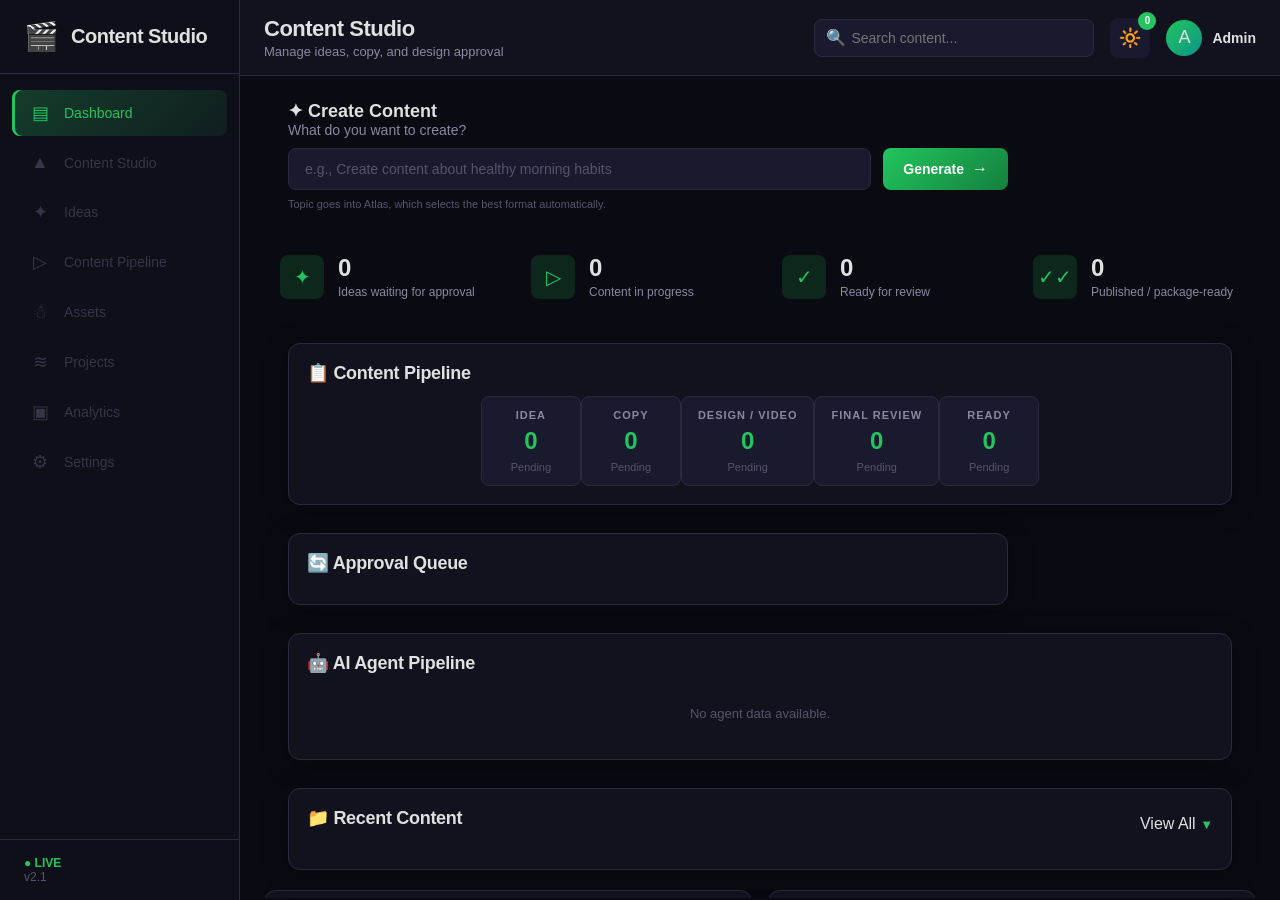
==== commit 725613d8: "Phase 3: state integrity, input validation, workspace cleanup - state: next_id (max+1), RLock-backed" ====
--- a/templates/index.html
+++ b/templates/index.html
@@ -17,13 +17,13 @@
             <nav class="sidebar-nav">
                 <ul>
                     <li><a href="#" class="active" data-section="dashboard"><span class="nav-icon">&#x25A4;</span> Dashboard</a></li>
-                    <li><a href="#" data-section="content-studio"><span class="nav-icon">&#x25B2;</span> Content Studio</a></li>
-                    <li><a href="#" data-section="ideas"><span class="nav-icon">&#x2726;</span> Ideas</a></li>
-                    <li><a href="#" data-section="pipeline"><span class="nav-icon">&#x25B7;</span> Content Pipeline</a></li>
-                    <li><a href="#" data-section="assets"><span class="nav-icon">&#x2603;</span> Assets</a></li>
-                    <li><a href="#" data-section="projects"><span class="nav-icon">&#x224B;</span> Projects</a></li>
-                    <li><a href="#" data-section="analytics"><span class="nav-icon">&#x25A3;</span> Analytics</a></li>
-                    <li><a href="#" data-section="settings"><span class="nav-icon">&#x2699;</span> Settings</a></li>
+                    <li><a href="#" data-section="content-studio" class="nav-disabled" aria-disabled="true" title="Not available in this version"><span class="nav-icon">&#x25B2;</span> Content Studio</a></li>
+                    <li><a href="#" data-section="ideas" class="nav-disabled" aria-disabled="true" title="Not available in this version"><span class="nav-icon">&#x2726;</span> Ideas</a></li>
+                    <li><a href="#" data-section="pipeline" class="nav-disabled" aria-disabled="true" title="Not available in this version"><span class="nav-icon">&#x25B7;</span> Content Pipeline</a></li>
+                    <li><a href="#" data-section="assets" class="nav-disabled" aria-disabled="true" title="Not available in this version"><span class="nav-icon">&#x2603;</span> Assets</a></li>
+                    <li><a href="#" data-section="projects" class="nav-disabled" aria-disabled="true" title="Not available in this version"><span class="nav-icon">&#x224B;</span> Projects</a></li>
+                    <li><a href="#" data-section="analytics" class="nav-disabled" aria-disabled="true" title="Not available in this version"><span class="nav-icon">&#x25A3;</span> Analytics</a></li>
+                    <li><a href="#" data-section="settings" class="nav-disabled" aria-disabled="true" title="Not available in this version"><span class="nav-icon">&#x2699;</span> Settings</a></li>
                 </ul>
             </nav>
             <div class="sidebar-footer">
@@ -150,8 +150,8 @@
                     <h2>&#x1F504; Approval Queue</h2>
                     <div class="approval-list" id="approval-list">
                         <!-- Dynamic items rendered by JS -->
-                        <div class="empty" id="approval-empty" style="display:none;">No pending approvals.</div>
-                    </div>
+                    </div>
+                    <div class="empty" id="approval-empty" style="display:none;">No pending approvals.</div>
                 </section>
 
                 <!-- AI AGENT PIPELINE -->
@@ -204,6 +204,9 @@
         let recentCache = [];
         let maxVisible = 4;
         let moreVisible = 4;
+        // Latest server snapshot. loadState() keeps it here so handlers outside
+        // that function (notifications, search) can read the same data.
+        let lastState = { items: [], activity: [] };
 
         // Escape HTML to prevent XSS and template injection
         function escapeHtml(text) {
@@ -211,6 +214,81 @@
             div.textContent = text == null ? '' : String(text);
             return div.innerHTML;
         }
+
+        // Format -> CSS badge class. Module scope because both
+        // renderContentCard() and renderApproval() use it.
+        const formatMap = {
+            'CAROUSEL': 'format-carousel',
+            'SINGLE_IMAGE': 'format-single-image',
+            'REEL': 'format-reel',
+            'INFOGRAPHIC': 'format-infographic',
+            'TEXT_POST': 'format-text-post',
+            'MEME': 'format-meme',
+            'STORY_POLL': 'format-story-poll'
+        };
+
+        function formatLabel(fmt) {
+            return String(fmt || 'CAROUSEL').toUpperCase().replace(/_/g, ' ');
+        }
+
+        // Turn a stored render path (relative, or a legacy absolute Windows
+        // path) into a /api/asset URL.
+        function assetUrl(file) {
+            if (!file) return null;
+            const value = String(file);
+            if (/^https?:\/\//i.test(value)) return value;
+
+            let path = value.replace(/\\/g, '/');
+            const renderIndex = path.indexOf('data/renders/');
+            const staticIndex = path.indexOf('static/assets/');
+            if (renderIndex >= 0) path = path.slice(renderIndex);
+            else if (staticIndex >= 0) path = path.slice(staticIndex);
+            else path = path.replace(/^\/+/, '');
+
+            return '/api/asset/' + path.split('/').map(encodeURIComponent).join('/');
+        }
+
+        // Rendered asset files for one design result, whatever the format.
+        function designFiles(design) {
+            if (!design || typeof design !== 'object') return [];
+            const groups = [design.slides, design.frames, design.scenes];
+            for (const group of groups) {
+                if (Array.isArray(group) && group.length) {
+                    return group.map(entry => {
+                        if (entry && typeof entry === 'object') return entry.file || entry.scene_card || null;
+                        return entry;
+                    }).filter(Boolean);
+                }
+            }
+            return [];
+        }
+
+        function firstDesignFile(item) {
+            return designFiles(item && item.design)[0] || null;
+        }
+
+        function copySnippet(copy, format) {
+            if (!copy) return '';
+            if (typeof copy === 'string') return copy.slice(0, 200);
+
+            const fmt = String(format || copy.format || '').toUpperCase();
+            if (fmt === 'CAROUSEL' && Array.isArray(copy.slides)) {
+                return copy.slides.map((s, i) => (i + 1) + '. ' + (s && s.headline ? s.headline : String(s))).join('\n');
+            }
+            if (fmt === 'REEL') {
+                const scenes = Array.isArray(copy.scenes) ? copy.scenes : [];
+                return [copy.hook, copy.script, scenes.length + ' scenes'].filter(Boolean).join('\n');
+            }
+            if (fmt === 'INFOGRAPHIC') return [copy.title, copy.sections_data_points].filter(Boolean).join('\n');
+            if (fmt === 'TEXT_POST') return [copy.hook_opening, copy.post_text].filter(Boolean).join('\n');
+            if (fmt === 'MEME') return [copy.setup, copy.punchline].filter(Boolean).join('\n');
+            if (fmt === 'STORY_POLL') return [copy.text, copy.poll].filter(Boolean).join('\n');
+            if (fmt === 'SINGLE_IMAGE') return [copy.headline, copy.supporting_text].filter(Boolean).join('\n');
+            return copy.caption || '';
+        }
+
+        // Idea lists for the currently rendered approval queue, keyed by item id.
+        let approvalIdeas = {};
 
         // ---- RENDER RECENT CONTENT ----
         function renderRecentContent(items, containerId) {
@@ -241,28 +319,19 @@
             const format = item.format || (item.structured_idea ? item.structured_idea.format : 'UNKNOWN');
             const stage = item.stage || 'AWAITING_APPROVAL';
             const status = item.status || 'pending_approval';
-            const thumb = item.thumbnail || (item.slide_paths ? item.slide_paths[0] : null);
-            const designUrl = item.design || (item.structured_idea ? item.structured_idea.design : null);
-            const designFile = item.design_file || (item.structured_idea ? item.structured_idea.design_file : null);
+            const thumb = item.thumbnail || (item.slide_paths ? item.slide_paths[0] : null) || firstDesignFile(item);
 
             let thumbHtml = '';
             if (thumb) {
-                const safeUrl = thumb.includes('://') ? thumb : '/api/asset/' + thumb;
-                thumbHtml = '<div class="content-thumb"><img src="' + safeUrl + '" alt="Preview"></div>';
+                const safeUrl = assetUrl(thumb);
+                if (safeUrl) {
+                    thumbHtml = '<div class="content-thumb"><img src="' + safeUrl + '" alt="Preview"></div>';
+                }
             }
 
             let formatClass = 'format-carousel';
-            const formatMap = {
-                'CAROUSEL': 'format-carousel',
-                'SINGLE_IMAGE': 'format-single-image',
-                'REEL': 'format-reel',
-                'INFOGRAPHIC': 'format-infographic',
-                'TEXT_POST': 'format-text-post',
-                'MEME': 'format-meme',
-                'STORY_POLL': 'format-story-poll'
-            };
             const fmt = format.toUpperCase().replace(/_/g, ' ');
-            if (formatMap[fmt]) formatClass = formatMap[fmt];
+            if (formatMap[format.toUpperCase()]) formatClass = formatMap[format.toUpperCase()];
 
             let statusClass = 'status-pending_approval';
             const statusMap = {
@@ -304,8 +373,10 @@
             const visible = items.slice(0, 8);
             let html = '';
             for (const act of visible) {
-                const time = act.timestamp ? new Date(act.timestamp).toLocaleString() : 'Just now';
-                html += '<div class="activity-item"><span class="activity-time">' + time + '</span><span class="activity-text">' + escapeHtml(act.text) + '</span></div>';
+                const stamp = act.time || act.timestamp;
+                const time = stamp ? new Date(stamp).toLocaleString() : 'Just now';
+                const message = act.message || act.text || '';
+                html += '<div class="activity-item"><span class="activity-time">' + escapeHtml(time) + '</span><span class="activity-text">' + escapeHtml(message) + '</span></div>';
             }
             container.innerHTML = html;
         }
@@ -315,105 +386,126 @@
         function renderApproval(pendingItems) {
             const container = document.getElementById('approval-list');
             const empty = document.getElementById('approval-empty');
+
+            approvalIdeas = {};
+
             if (!pendingItems || pendingItems.length === 0) {
-                container.innerHTML = '<div class="empty">No pending approvals.</div>';
-                empty.style.display = 'block';
+                container.innerHTML = '';
+                if (empty) empty.style.display = 'block';
                 return;
             }
-            empty.style.display = 'none';
+            if (empty) empty.style.display = 'none';
 
             const itemsHtml = [];
             for (const item of pendingItems) {
-                const id = item.id;
-                const stage = item.stage || 'idea';
-                const topic = item.topic || 'Untitled';
-                const format = item.format || 'CAROUSEL';
-                const status = item.status || 'pending_approval';
-                const selected = item.selected_idea || (item.ideas && item.ideas.length ? item.ideas[0]?.title : null);
-                const ideas = item.ideas || [];
-                const copy = item.copy || (item.structured_idea ? item.structured_idea.copy : null);
-                const design = item.design || (item.structured_idea ? item.structured_idea.design : null);
-
-                const stageLabel = stage === 'idea' ? 'Idea' :
-                                   stage === 'idea_review' ? 'Idea Review' :
-                                   stage === 'copy' ? 'Copy' :
-                                   stage === 'design' ? 'Design' :
-                                   stage === 'publish' ? 'Final Review' :
-                                   stage === 'done' ? 'Ready' : stage;
-
-                // Approval badge for the current stage
-                let badge = '';
-                if (stage === 'idea' || stage === 'idea_review') {
-                    badge = '<span class="approval-badge approval-badge-idea">1 idea</span>';
-                } else if (stage === 'copy') {
-                    badge = '<span class="approval-badge approval-badge-copy">1 copy</span>';
-                } else if (stage === 'design') {
-                    badge = '<span class="approval-badge approval-badge-design">1 design</span>';
-                } else {
-                    badge = '<span class="approval-badge">Ready</span>';
+                try {
+                    const id = item.id;
+                    const stage = item.stage || 'idea';
+                    const topic = item.topic || 'Untitled';
+                    const format = item.format || 'CAROUSEL';
+                    const ideas = Array.isArray(item.ideas) ? item.ideas : [];
+                    const copy = item.copy || (item.structured_idea ? item.structured_idea.copy : null);
+                    const design = item.design || (item.structured_idea ? item.structured_idea.design : null);
+
+                    approvalIdeas[String(id)] = ideas;
+
+                    const stageLabel = stage === 'idea' ? 'Idea' :
+                                       stage === 'idea_review' ? 'Idea Review' :
+                                       stage === 'copy' ? 'Copy' :
+                                       stage === 'design' ? 'Design' :
+                                       stage === 'publish' ? 'Final Review' :
+                                       stage === 'done' ? 'Ready' : stage;
+
+                    // Approval badge for the current stage
+                    let badge = '';
+                    if (stage === 'idea' || stage === 'idea_review') {
+                        badge = '<span class="approval-badge approval-badge-idea">' + ideas.length + ' idea' + (ideas.length === 1 ? '' : 's') + '</span>';
+                    } else if (stage === 'copy') {
+                        badge = '<span class="approval-badge approval-badge-copy">1 copy</span>';
+                    } else if (stage === 'design') {
+                        badge = '<span class="approval-badge approval-badge-design">1 design</span>';
+                    } else {
+                        badge = '<span class="approval-badge">Ready</span>';
+                    }
+
+                    // One action vocabulary, shared with dashboard/app.py.
+                    const btn = (action, label, cls) =>
+                        '<button class="btn-sm ' + cls + '" data-action="' + action + '" data-item-id="' + id + '">' + label + '</button>';
+                    let primary = '';
+                    if (stage === 'idea') primary = btn('approve_idea', 'Generate Ideas', 'approve-btn');
+                    else if (stage === 'idea_review' && ideas.length) primary = btn('select_idea', 'Use Selected Idea', 'approve-btn');
+                    else if (stage === 'idea_review') primary = btn('approve_idea', 'Generate Ideas', 'approve-btn');
+                    else if (stage === 'copy') primary = btn('approve_copy', 'Approve Copy', 'approve-btn');
+                    else if (stage === 'design') primary = btn('approve_design', 'Approve Design', 'approve-btn');
+                    else if (stage === 'publish') primary = btn('publish', 'Publish', 'approve-btn');
+
+                    const canReject = ['idea', 'idea_review', 'copy', 'design'].includes(stage);
+                    const reject = canReject ? btn('reject', 'Reject', 'reject-btn') : '';
+                    const actions = '<div class="approval-actions">' + primary + reject + '</div>';
+
+                    // Preview / context for the current stage
+                    let preview = '';
+                    if (stage === 'idea' || stage === 'idea_review') {
+                        const ideaList = ideas.map((ie, idx) =>
+                            '<div class="preview-stage-row">' +
+                            '<span class="idea-radio"><input type="radio" name="select-idea-' + id + '" value="' + idx + '"' + (idx === 0 ? ' checked' : '') + '></span>' +
+                            '<span class="idea-title">' + escapeHtml(ie.title || '') + '</span>' +
+                            '<span class="idea-format">' + escapeHtml(formatLabel(ie.format)) + '</span>' +
+                            '</div>'
+                        ).join('');
+                        preview = '<div class="preview-stage">' +
+                            (ideas.length ? ideaList : '<div class="empty">No ideas generated.</div>') +
+                            '</div>';
+                    } else if (stage === 'copy') {
+                        const snippet = copySnippet(copy, format);
+                        preview = '<div class="preview-stage">' +
+                            '<div class="preview-stage-row"><span class="idea-format">' + escapeHtml(formatLabel(format)) + '</span></div>' +
+                            (snippet ? '<pre class="preview-text">' + escapeHtml(snippet) + '</pre>' : '<div class="empty">No copy.</div>') +
+                            '</div>';
+                    } else if (stage === 'design') {
+                        const files = designFiles(design);
+                        const count = files.length || (design && design.count) || 0;
+                        let body = '';
+                        if (files.length) {
+                            body = '<div class="preview-carousel">' +
+                                files.slice(0, 4).map(file =>
+                                    '<img class="preview-slide" src="' + assetUrl(file) + '" alt="Design preview">'
+                                ).join('') +
+                                '</div>';
+                        } else if (design && design.text_preview) {
+                            body = '<pre class="preview-text">' + escapeHtml(design.text_preview) + '</pre>';
+                        } else {
+                            body = '<div class="empty">No design.</div>';
+                        }
+                        preview = '<div class="preview-stage">' +
+                            '<div class="preview-stage-row"><span class="idea-format">Design ' + count + '</span></div>' +
+                            body +
+                            '</div>';
+                    } else if (stage === 'publish') {
+                        preview = '<div class="preview-stage"><div class="empty">Ready for final publish approval.</div></div>';
+                    } else if (stage === 'done') {
+                        preview = '<div class="preview-stage"><div class="empty">Published.</div></div>';
+                    }
+
+                    itemsHtml.push('<div class="approval-item">' +
+                        '<div class="approval-head">' +
+                        badge +
+                        '<span class="approval-topic">' + escapeHtml(topic) + '</span>' +
+                        '</div>' +
+                        '<div class="approval-stage-row">' +
+                        '<span class="approval-stage">' + stageLabel + '</span>' +
+                        '</div>' +
+                        '<div class="approval-preview">' + preview + '</div>' +
+                        actions +
+                        '</div>');
+                } catch (itemError) {
+                    // One malformed item must not abort the whole dashboard.
+                    console.error('Failed to render approval item:', item && item.id, itemError);
+                    itemsHtml.push('<div class="approval-item">' +
+                        '<div class="approval-head"><span class="approval-topic">Item ' +
+                        escapeHtml(item && item.id) + ' could not be rendered</span></div>' +
+                        '</div>');
                 }
-
-                // Human action buttons
-                const actions = '<div class="approval-actions">' +
-                    '<button class="btn-sm approve-btn" data-action="approve_' + stage + '" data-item-id="' + id + '">Approve</button>' +
-                    '<button class="btn-sm reject-btn" data-action="reject" data-item-id="' + id + '">Reject</button>' +
-                '</div>';
-
-                // Preview / context for the current stage
-                let preview = '';
-                if (stage === 'idea' || stage === 'idea_review') {
-                    const ideaList = ideas.map((ie, idx) =>
-                        '<div class="preview-stage-row">' +
-                        '<span class="idea-radio"><input type="radio" name="select-idea-' + id + '" value="' + escapeHtml(ie.title) + '"></span>' +
-                        '<span class="idea-title">' + escapeHtml(ie.title) + '</span>' +
-                        '<span class="idea-format">' + (formatMap[escapeHtml(ie.format) || 'CAROUSEL'].replace(/_/g, ' ') || 'CAROUSEL') + '</span>' +
-                        '</div>'
-                    ).join('');
-                    preview = '<div class="preview-stage">' +
-                        (ideas.length ? ideaList : '<div class="empty">No ideas generated.</div>') +
-                        '</div>';
-                } else if (stage === 'copy') {
-                    if (copy && typeof copy === 'object') {
-                        const slides = copy.slides || [];
-                        preview = '<div class="preview-stage">' +
-                            '<div class="preview-stage-row"><span class="idea-format">' + format + '</span></div>' +
-                            (slides.length ? slides.map((s, i) => '<div class="preview-stage-row">' + escapeHtml(String(s).slice(0, 60)) + '</div>').join('') : '<div class="empty">No copy.</div>') +
-                            '</div>';
-                    } else if (typeof copy === 'string') {
-                        preview = '<div class="preview-stage"><div class="preview-stage-row">' + escapeHtml(copy.slice(0, 80)) + '</div></div>';
-                    } else {
-                        preview = '<div class="preview-stage"><div class="empty">No copy.</div></div>';
-                    }
-                } else if (stage === 'design') {
-                    let slides = [];
-                    let count = 0;
-                    if (design && typeof design === 'object') {
-                        if (design.slides) { slides.push(...design.slides); count = design.slides.length; }
-                        else { slides.push(design); count = 1; }
-                    } else if (typeof design === 'string') {
-                        slides.push(design); count = 1;
-                    }
-                    preview = '<div class="preview-stage">' +
-                        '<div class="preview-stage-row"><span class="idea-format">Design ' + count + '</span></div>' +
-                        (slides.length ? slides.map((s, i) => '<div class="preview-stage-row">' + escapeHtml(String(s).slice(0, 60)) + '</div>').join('') : '<div class="empty">No design.</div>') +
-                        '</div>';
-                } else if (stage === 'publish') {
-                    preview = '<div class="preview-stage"><div class="empty">Ready for final publish approval.</div></div>';
-                } else if (stage === 'done') {
-                    preview = '<div class="preview-stage"><div class="empty">Published.</div></div>';
-                }
-
-                itemsHtml.push('<div class="approval-item">' +
-                    '<div class="approval-head">' +
-                    badge +
-                    '<span class="approval-topic">' + escapeHtml(topic) + '</span>' +
-                    '</div>' +
-                    '<div class="approval-stage-row">' +
-                    '<span class="approval-stage">' + stageLabel + '</span>' +
-                    '</div>' +
-                    '<div class="approval-preview">' + preview + '</div>' +
-                    actions +
-                    '</div>');
             }
             container.innerHTML = itemsHtml.join('');
         }
@@ -430,24 +522,22 @@
             let html = '';
             for (const p of visible) {
                 const topic = p.topic || 'Untitled';
-                const img = p.img || (p.structured_idea ? p.structured_idea.img : null);
-                const carousel = p.carousel || (p.structured_idea ? p.structured_idea.carousel : null);
+                const format = String(p.format || 'CAROUSEL').toUpperCase();
+                const formatClass = formatMap[format] || 'format-carousel';
+                const files = designFiles(p.design);
 
                 let imgHtml = '';
-                if (img && img.includes('://')) {
-                    imgHtml = '<img src="' + img + '" alt="Preview">';
-                } else if (img) {
-                    imgHtml = '<img src="/api/asset/' + encodeURIComponent(img) + '" alt="Preview">';
-                } else if (carousel && carousel.length > 0) {
-                    let slides = '';
-                    for (const s of carousel.slice(0, 4)) {
-                        if (s.includes('://')) {
-                            slides += '<img class="preview-slide" src="' + s + '">';
-                        } else {
-                            slides += '<img class="preview-slide" src="/api/asset/' + encodeURIComponent(s) + '">';
-                        }
-                    }
-                    imgHtml = '<div class="preview-carousel">' + slides + '</div>';
+                if (files.length) {
+                    imgHtml = '<div class="preview-carousel">' +
+                        files.slice(0, 4).map(file =>
+                            '<img class="preview-slide" src="' + assetUrl(file) + '" alt="Preview">'
+                        ).join('') +
+                        '</div>';
+                } else if (p.design && p.design.text_preview) {
+                    imgHtml = '<pre class="preview-text">' + escapeHtml(p.design.text_preview) + '</pre>';
+                } else if (p.img) {
+                    const url = assetUrl(p.img);
+                    imgHtml = url ? '<img src="' + url + '" alt="Preview">' : '<div class="empty">No preview available</div>';
                 } else {
                     imgHtml = '<div class="empty">No preview available</div>';
                 }
@@ -455,7 +545,7 @@
                 html += '<div class="preview-item">' +
                     '<div class="preview-header">' +
                         '<span class="preview-topic">' + escapeHtml(topic) + '</span>' +
-                        '<span class="format-badge format-carousel">Preview</span>' +
+                        '<span class="format-badge ' + formatClass + '">' + escapeHtml(formatLabel(format)) + '</span>' +
                     '</div>' +
                     '<div class="preview-content">' + imgHtml + '</div>' +
                 '</div>';
@@ -497,6 +587,7 @@
             try {
                 const res = await fetch('/api/state');
                 const state = await res.json();
+                lastState = state;
 
                 renderRecentContent(state.items || [], 'recent-content');
                 renderRecentContent(state.items || [], 'more-recent');
@@ -525,14 +616,13 @@
         document.querySelectorAll('.sidebar-nav a').forEach(a => {
             a.addEventListener('click', function(e) {
                 e.preventDefault();
+                // Sections outside the dashboard are marked nav-disabled in the
+                // markup; they stay visible so the roadmap is obvious but do
+                // not pretend to navigate anywhere.
+                if (this.getAttribute('aria-disabled') === 'true') return;
                 document.querySelectorAll('.sidebar-nav a').forEach(x => x.classList.remove('active'));
                 this.classList.add('active');
-                const section = this.dataset.section;
-                if (section === 'dashboard') {
-                    window.scrollTo({ top: 0, behavior: 'smooth' });
-                } else {
-                    alert('Navigating to: ' + section + ' (not yet implemented)');
-                }
+                window.scrollTo({ top: 0, behavior: 'smooth' });
             });
         });
 
@@ -586,33 +676,58 @@
                 });
         };
 
-        // ---- APPROVE BUTTONS ----
-        document.querySelectorAll('.approve-btn').forEach(btn => {
-            btn.addEventListener('click', function() {
-                const action = this.dataset.action;
-                const itemId = this.dataset.itemId;
-                const btn = this;
-                btn.disabled = true;
-                btn.textContent = 'Processing...';
-                fetch('/api/action/' + itemId, {
+        // ---- APPROVAL ACTIONS (event delegation) ----
+        // Approval buttons are created dynamically by renderApproval(), so a
+        // listener attached at page load would never see them. Delegate from
+        // the container instead.
+        document.getElementById('approval-list').addEventListener('click', async function(e) {
+            const btn = e.target.closest('button[data-action]');
+            if (!btn) return;
+
+            const itemId = btn.dataset.itemId;
+            const action = btn.dataset.action;
+            const payload = { action: action };
+
+            if (action === 'select_idea') {
+                const checked = document.querySelector('input[name="select-idea-' + itemId + '"]:checked');
+                if (!checked) {
+                    alert('Choose an idea first.');
+                    return;
+                }
+                const idea = (approvalIdeas[String(itemId)] || [])[Number(checked.value)];
+                if (!idea || !idea.title) {
+                    alert('Could not read the selected idea.');
+                    return;
+                }
+                payload.selected_idea = idea.title;
+            }
+
+            const originalText = btn.textContent;
+            btn.disabled = true;
+            btn.textContent = 'Working...';
+            try {
+                const res = await fetch('/api/action/' + itemId, {
                     method: 'POST',
                     headers: { 'Content-Type': 'application/json' },
-                    body: JSON.stringify({ action: action })
-                })
-                .then(res => {
-                    if (res.ok) {
-                        loadState();
-                        alert('Approved: ' + action);
-                    } else {
-                        alert('Failed to approve: ' + action);
-                    }
-                })
-                .catch(err => console.error('Error:', err))
-                .finally(() => {
-                    btn.disabled = false;
-                    btn.textContent = 'Review';
+                    body: JSON.stringify(payload)
                 });
-            });
+                if (!res.ok) {
+                    let message = 'HTTP ' + res.status;
+                    try {
+                        const err = await res.json();
+                        if (err && err.error) message = err.error;
+                    } catch (_) { /* non-JSON error body */ }
+                    alert('Action failed: ' + message);
+                    return;
+                }
+                await loadState();
+            } catch (err) {
+                console.error('Action failed:', err);
+                alert('Action failed: ' + err.message);
+            } finally {
+                btn.disabled = false;
+                btn.textContent = originalText;
+            }
         });
 
         // ---- NOTIFICATION BUTTON ----
@@ -620,7 +735,7 @@
         notifBadge.textContent = '0';
 
         document.getElementById('notifications-btn').addEventListener('click', function() {
-            const items = state.items || [];
+            const items = lastState.items || [];
             const pending = items.filter(x => x.status === 'pending_approval' && x.stage !== 'idea' && x.stage !== 'done').length;
             const count = pending > 0 ? pending : 0;
             notifBadge.textContent = count > 0 ? count : '0';
@@ -740,7 +855,7 @@
         // ---- SEARCH ----
         document.getElementById('global-search').addEventListener('keyup', function() {
             const q = this.value.toLowerCase();
-            const items = state.items || [];
+            const items = lastState.items || [];
             const filtered = items.filter(item =>
                 item.topic.toLowerCase().includes(q) ||
                 (item.ideas && item.ideas.some(idea => idea.title && idea.title.toLowerCase().includes(q)))
--- a/static/style.css
+++ b/static/style.css
@@ -109,14 +109,25 @@
 }
 
 .sidebar-nav a:hover {
-    background: rgba(108, 92, 231, 0.12);
+    background: rgba(34, 197, 94, 0.12);
     color: var(--text);
 }
 
 .sidebar-nav a.active {
-    background: linear-gradient(135deg, rgba(108, 92, 231, 0.25), rgba(108, 92, 231, 0.08));
+    background: linear-gradient(135deg, rgba(34, 197, 94, 0.25), rgba(34, 197, 94, 0.08));
     color: var(--accent);
     box-shadow: inset 3px 0 0 var(--accent);
+}
+
+.sidebar-nav a.nav-disabled {
+    color: var(--text-dim);
+    opacity: 0.55;
+    cursor: not-allowed;
+}
+
+.sidebar-nav a.nav-disabled:hover {
+    background: transparent;
+    color: var(--text-dim);
 }
 
 .nav-icon {
@@ -410,7 +421,7 @@
 }
 
 .btn-primary:hover {
-    box-shadow: 0 4px 16px rgba(108, 92, 231, 0.4);
+    box-shadow: 0 4px 16px rgba(34, 197, 94, 0.4);
 }
 
 .btn-primary:active {
@@ -447,7 +458,7 @@
     align-items: center;
     justify-content: center;
     font-size: 20px;
-    background: rgba(108, 92, 231, 0.15);
+    background: rgba(34, 197, 94, 0.15);
     color: var(--accent);
 }
 
@@ -562,7 +573,7 @@
     justify-content: space-between;
     gap: 10px;
     padding: 10px 12px;
-    background: rgba(108, 92, 231, 0.08);
+    background: rgba(34, 197, 94, 0.08);
     border-bottom: 1px solid var(--border);
 }
 
@@ -705,73 +716,9 @@
 
 /* ============================================================
    APPROVAL QUEUE
-   ============================================================ */
-
-.approval-card {
-    max-width: 720px;
-}
-
-.approval-list {
-    display: flex;
-    flex-direction: column;
-    gap: 10px;
-}
-
-.approval-item {
-    display: flex;
-    align-items: center;
-    justify-content: space-between;
-    gap: 12px;
-    padding: 12px;
-    background: var(--bg-card-hover);
-    border: 1px solid var(--border);
-    border-radius: var(--radius);
-    transition: border-color 0.2s;
-}
-
-.approval-item:hover {
-    border-color: var(--accent);
-}
-
-.approval-head {
-    display: flex;
-    align-items: center;
-    gap: 10px;
-}
-
-.approval-badge {
-    font-size: 11px;
-    font-weight: 700;
-    text-transform: uppercase;
-    letter-spacing: 0.5px;
-    padding: 5px 10px;
-    border-radius: var(--radius-sm);
-}
-
-.approval-badge-idea {
-    background: rgba(108, 92, 231, 0.15);
-    color: var(--accent);
-}
-
-.approval-badge-copy {
-    background: rgba(52, 152, 219, 0.15);
-    color: var(--info);
-}
-
-.approval-badge-design {
-    background: rgba(241, 196, 15, 0.15);
-    color: var(--warning);
-}
-
-.approval-role {
-    font-size: 12px;
-    color: var(--text-muted);
-}
-
-.approval-actions {
-    display: flex;
-    gap: 8px;
-}
+   Layout lives in the "APPROVAL QUEUE — REVIEW / REJECT" block at the
+   end of this file. Only the shared small button is styled here.
+   ============================================================ */
 
 .btn-sm {
     padding: 7px 14px;
@@ -787,7 +734,7 @@
 }
 
 .btn-sm:hover {
-    box-shadow: 0 4px 16px rgba(108, 92, 231, 0.4);
+    box-shadow: 0 4px 16px rgba(34, 197, 94, 0.4);
 }
 
 .btn-sm:active {
@@ -862,7 +809,7 @@
     justify-content: space-between;
     gap: 10px;
     padding: 10px 14px;
-    background: rgba(108, 92, 231, 0.06);
+    background: rgba(34, 197, 94, 0.06);
     border-bottom: 1px solid var(--border);
 }
 
@@ -892,12 +839,25 @@
     display: grid;
     grid-template-columns: repeat(2, 1fr);
     gap: 6px;
+    width: 100%;
 }
 
 .preview-slide {
     width: 100%;
     height: 100%;
     object-fit: cover;
+}
+
+.preview-text {
+    width: 100%;
+    margin: 0;
+    font-family: inherit;
+    font-size: 12px;
+    line-height: 1.55;
+    color: var(--text-dim);
+    white-space: pre-wrap;
+    word-break: break-word;
+    text-align: left;
 }
 
 .empty {
@@ -1091,7 +1051,7 @@
 }
 
 .status-running {
-    background: rgba(108, 92, 231, 0.15);
+    background: rgba(34, 197, 94, 0.15);
     color: var(--accent);
 }
 
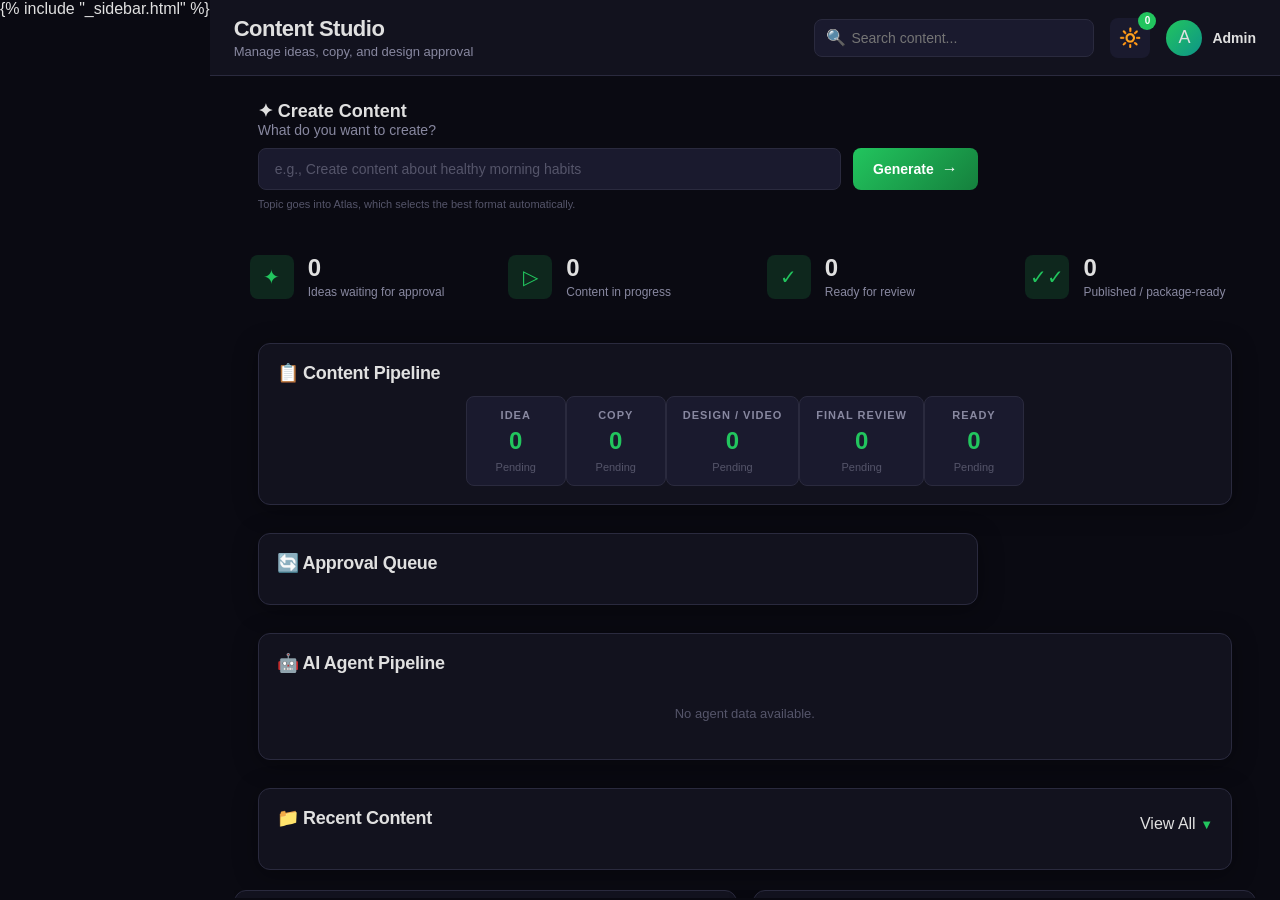
==== commit 7cd1dd1b: "feat(ui): real sidebar navigation with settings and coming-soon pages - shared sidebar partial with " ====
--- a/templates/index.html
+++ b/templates/index.html
@@ -9,28 +9,7 @@
 <body>
     <div class="app">
         <!-- LEFT SIDEBAR -->
-        <aside class="sidebar">
-            <div class="sidebar-brand">
-                <div class="logo-icon">&#x1F3AC;</div>
-                <span class="logo-text">Content Studio</span>
-            </div>
-            <nav class="sidebar-nav">
-                <ul>
-                    <li><a href="#" class="active" data-section="dashboard"><span class="nav-icon">&#x25A4;</span> Dashboard</a></li>
-                    <li><a href="#" data-section="content-studio" class="nav-disabled" aria-disabled="true" title="Not available in this version"><span class="nav-icon">&#x25B2;</span> Content Studio</a></li>
-                    <li><a href="#" data-section="ideas" class="nav-disabled" aria-disabled="true" title="Not available in this version"><span class="nav-icon">&#x2726;</span> Ideas</a></li>
-                    <li><a href="#" data-section="pipeline" class="nav-disabled" aria-disabled="true" title="Not available in this version"><span class="nav-icon">&#x25B7;</span> Content Pipeline</a></li>
-                    <li><a href="#" data-section="assets" class="nav-disabled" aria-disabled="true" title="Not available in this version"><span class="nav-icon">&#x2603;</span> Assets</a></li>
-                    <li><a href="#" data-section="projects" class="nav-disabled" aria-disabled="true" title="Not available in this version"><span class="nav-icon">&#x224B;</span> Projects</a></li>
-                    <li><a href="#" data-section="analytics" class="nav-disabled" aria-disabled="true" title="Not available in this version"><span class="nav-icon">&#x25A3;</span> Analytics</a></li>
-                    <li><a href="#" data-section="settings" class="nav-disabled" aria-disabled="true" title="Not available in this version"><span class="nav-icon">&#x2699;</span> Settings</a></li>
-                </ul>
-            </nav>
-            <div class="sidebar-footer">
-                <span class="pipeline-status">&#x25CF; LIVE</span>
-                <span>v2.1</span>
-            </div>
-        </aside>
+        {% include "_sidebar.html" %}
 
         <!-- MAIN CONTENT -->
         <main class="main">
@@ -54,7 +33,7 @@
                         <span class="user-name">Admin</span>
                         <div class="user-menu-dropdown" style="display:none;">
                             <a href="#">Profile</a>
-                            <a href="#">Settings</a>
+                            <a href="/settings">Settings</a>
                             <a href="#">Logout</a>
                         </div>
                     </div>
@@ -437,7 +416,7 @@
                     else if (stage === 'idea_review') primary = btn('approve_idea', 'Generate Ideas', 'approve-btn');
                     else if (stage === 'copy') primary = btn('approve_copy', 'Approve Copy', 'approve-btn');
                     else if (stage === 'design') primary = btn('approve_design', 'Approve Design', 'approve-btn');
-                    else if (stage === 'publish') primary = btn('publish', 'Publish', 'approve-btn');
+                    else if (stage === 'publish') primary = btn('publish', 'Publish locally', 'approve-btn');
 
                     const canReject = ['idea', 'idea_review', 'copy', 'design'].includes(stage);
                     const reject = canReject ? btn('reject', 'Reject', 'reject-btn') : '';
@@ -447,11 +426,11 @@
                     let preview = '';
                     if (stage === 'idea' || stage === 'idea_review') {
                         const ideaList = ideas.map((ie, idx) =>
-                            '<div class="preview-stage-row">' +
+                            '<label class="preview-stage-row">' +
                             '<span class="idea-radio"><input type="radio" name="select-idea-' + id + '" value="' + idx + '"' + (idx === 0 ? ' checked' : '') + '></span>' +
                             '<span class="idea-title">' + escapeHtml(ie.title || '') + '</span>' +
                             '<span class="idea-format">' + escapeHtml(formatLabel(ie.format)) + '</span>' +
-                            '</div>'
+                            '</label>'
                         ).join('');
                         preview = '<div class="preview-stage">' +
                             (ideas.length ? ideaList : '<div class="empty">No ideas generated.</div>') +
@@ -482,7 +461,7 @@
                             body +
                             '</div>';
                     } else if (stage === 'publish') {
-                        preview = '<div class="preview-stage"><div class="empty">Ready for final publish approval.</div></div>';
+                        preview = '<div class="preview-stage"><div class="empty">Ready for final approval. The mock publisher saves a local package under data/published/; it does not call Instagram.</div></div>';
                     } else if (stage === 'done') {
                         preview = '<div class="preview-stage"><div class="empty">Published.</div></div>';
                     }
@@ -613,25 +592,15 @@
         }
 
         // ---- NAVIGATION ----
-        document.querySelectorAll('.sidebar-nav a').forEach(a => {
-            a.addEventListener('click', function(e) {
-                e.preventDefault();
-                // Sections outside the dashboard are marked nav-disabled in the
-                // markup; they stay visible so the roadmap is obvious but do
-                // not pretend to navigate anywhere.
-                if (this.getAttribute('aria-disabled') === 'true') return;
-                document.querySelectorAll('.sidebar-nav a').forEach(x => x.classList.remove('active'));
-                this.classList.add('active');
-                window.scrollTo({ top: 0, behavior: 'smooth' });
-            });
-        });
+        // Every sidebar item is a real link to a route, so the browser handles
+        // navigation and the server marks the active item.
 
         // ---- RECENT CONTENT EXPANSION ----
         document.getElementById('recent-toggle').addEventListener('click', function() {
             const target = document.getElementById('more-recent');
             target.classList.toggle('open');
             const span = this.querySelector('span');
-            span.textContent = target.classList.contains('open') ? '&#x25B4; Hide' : 'View All &#x25BC;';
+            span.textContent = target.classList.contains('open') ? '▴ Hide' : 'View All ▾';
         });
 
         // ---- GENERATE CONTENT ----
--- a/static/style.css
+++ b/static/style.css
@@ -1204,6 +1204,16 @@
     background: var(--bg-card);
     border-radius: var(--radius-sm);
     font-size: 12px;
+    cursor: pointer;
+}
+
+.preview-stage-row:has(input:checked) {
+    outline: 1px solid var(--accent);
+}
+
+.preview-stage-row:focus-within {
+    outline: 2px solid var(--accent);
+    outline-offset: 1px;
 }
 
 .idea-radio {
@@ -1215,14 +1225,31 @@
     border-radius: 50%;
     border: 2px solid var(--border);
     flex-shrink: 0;
-    cursor: pointer;
 }
 
 .idea-radio input {
-    display: none;
-}
-
-.idea-radio input:checked + .idea-title {
+    /* Visually hidden but still focusable and keyboard-operable; the label
+       row handles the click target. */
+    position: absolute;
+    width: 1px;
+    height: 1px;
+    opacity: 0;
+    margin: 0;
+}
+
+.idea-radio:has(input:checked) {
+    border-color: var(--accent);
+}
+
+.idea-radio:has(input:checked)::after {
+    content: "";
+    width: 8px;
+    height: 8px;
+    border-radius: 50%;
+    background: var(--accent);
+}
+
+.preview-stage-row:has(input:checked) .idea-title {
     color: var(--text);
     font-weight: 600;
 }
@@ -1259,3 +1286,39 @@
     background: rgba(231, 76, 60, 0.25);
     color: var(--danger);
 }
+
+/* ---- Secondary pages (settings / coming soon) ---- */
+.page-placeholder {
+    max-width: 760px;
+    padding: 36px;
+}
+
+.page-kicker {
+    display: inline-block;
+    margin-bottom: 12px;
+    padding: 3px 10px;
+    border-radius: 999px;
+    background: rgba(34, 197, 94, 0.15);
+    color: var(--accent);
+    font-size: 11px;
+    font-weight: 700;
+    letter-spacing: 0.6px;
+    text-transform: uppercase;
+}
+
+.page-placeholder h2 {
+    font-size: 24px;
+    margin-bottom: 10px;
+}
+
+.page-placeholder p {
+    color: var(--text-muted);
+    line-height: 1.6;
+    max-width: 60ch;
+}
+
+.page-back {
+    display: inline-block;
+    margin-top: 20px;
+    text-decoration: none;
+}
